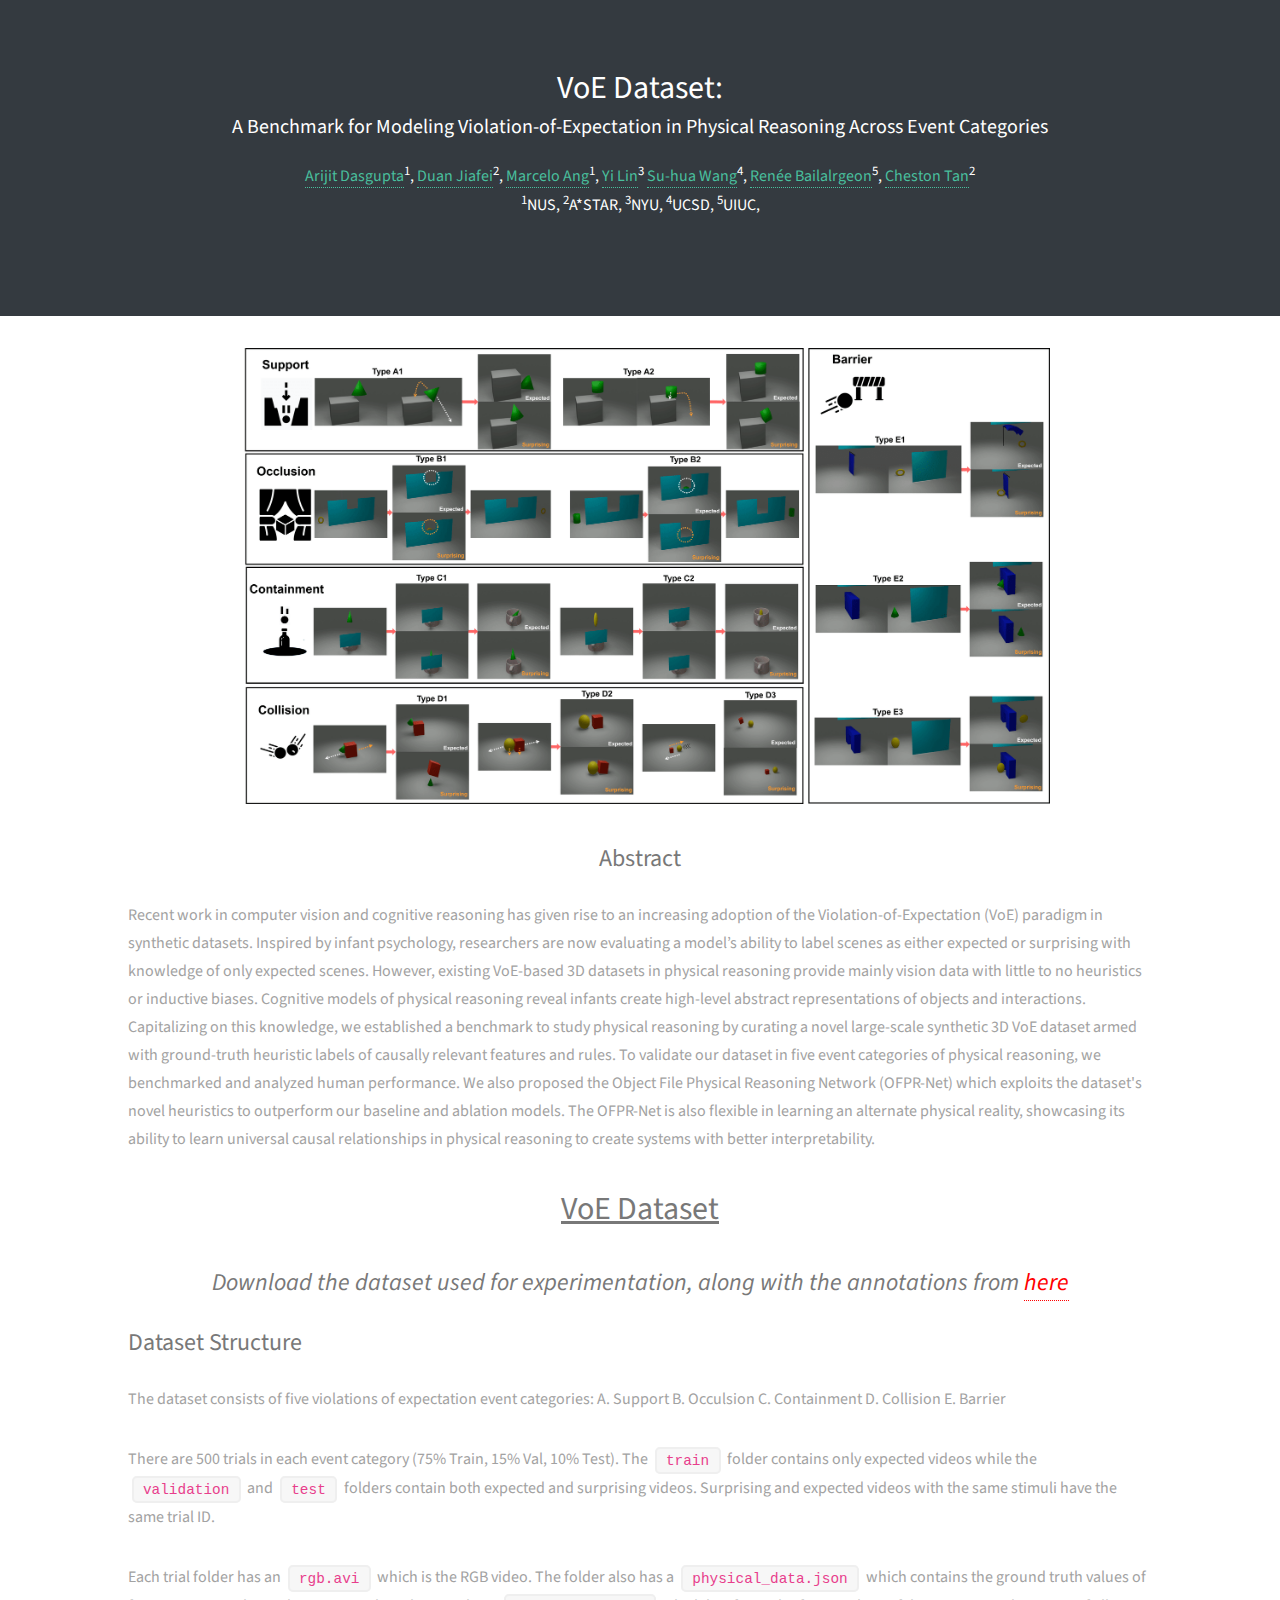
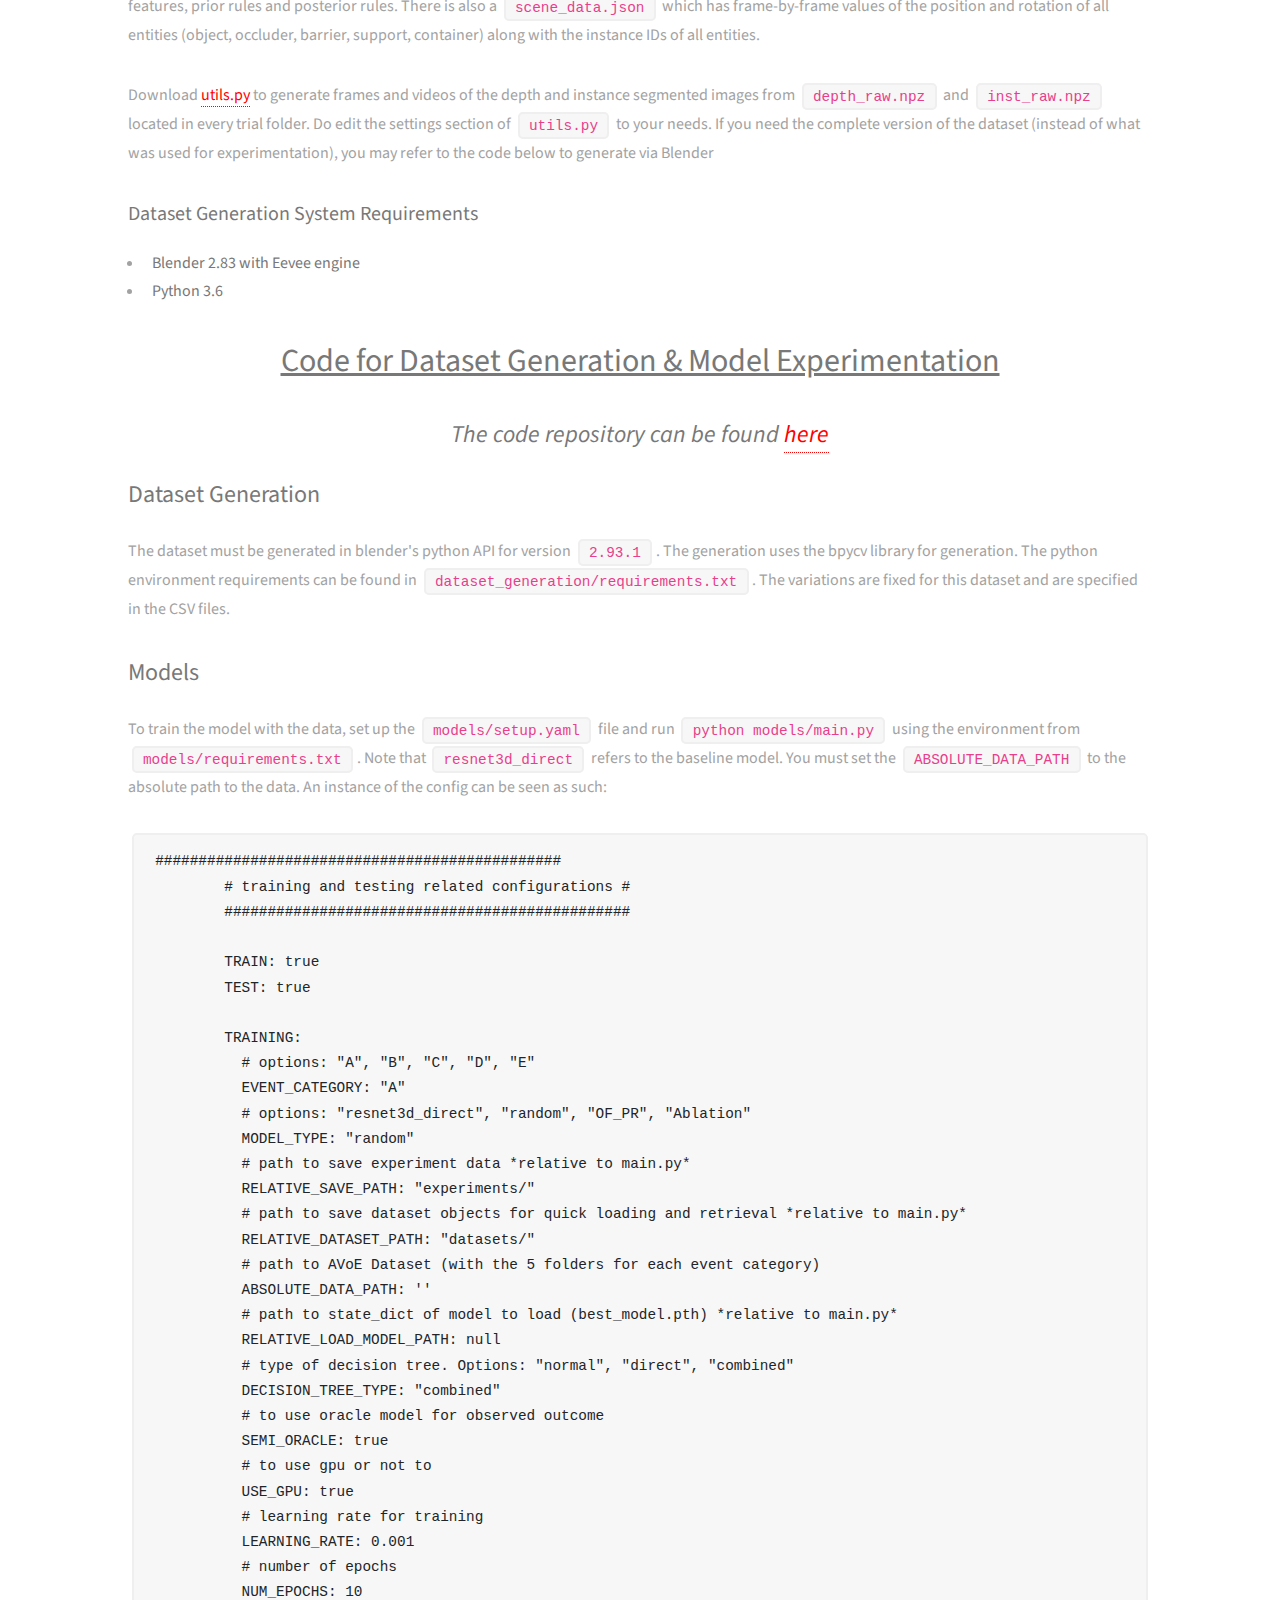
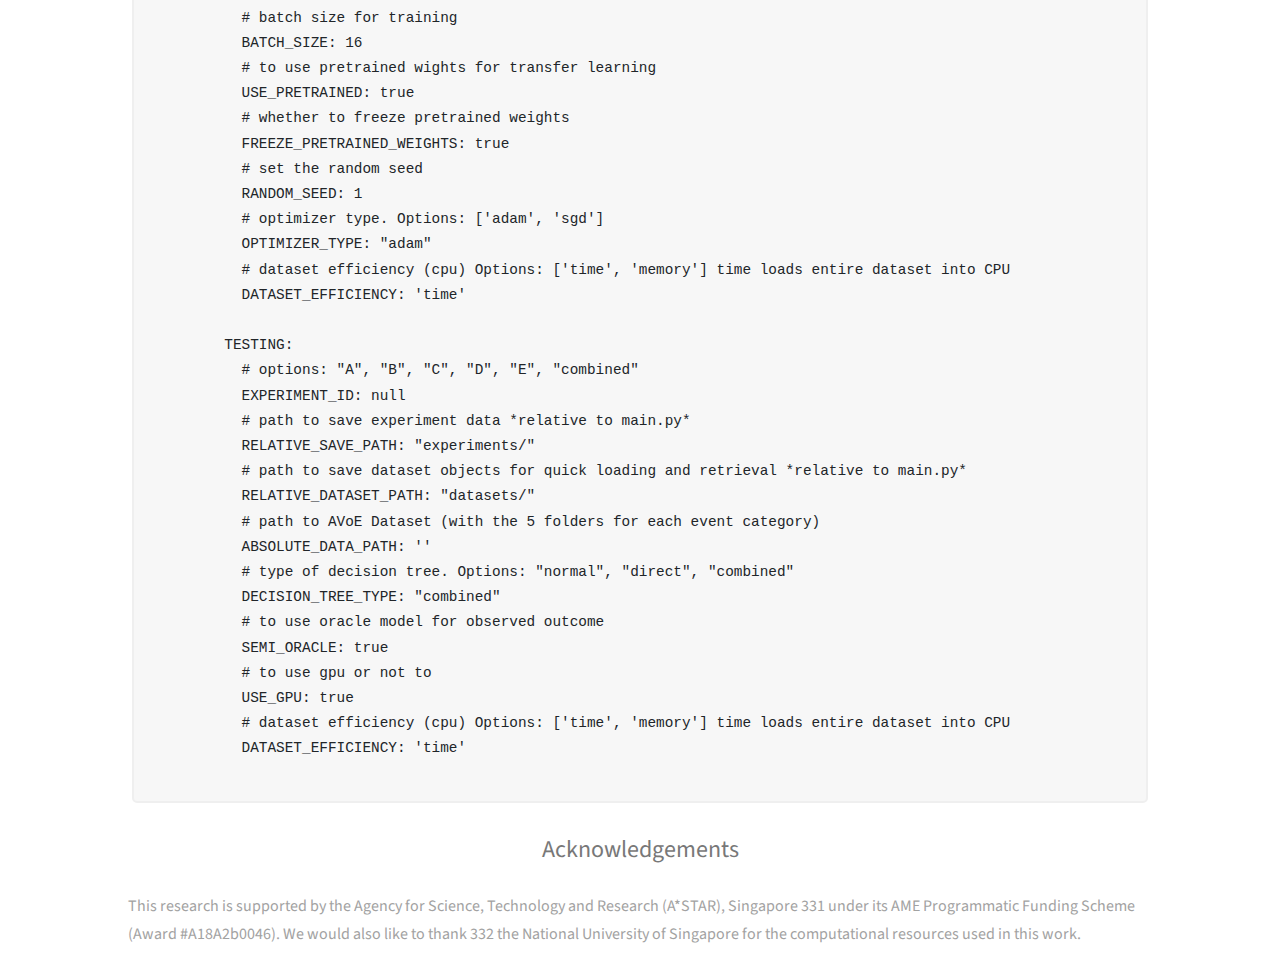
==== sites/voe.html @ fe0f33f6 "add project page for voe project" ====
<!DOCTYPE html>
<html lang="en"><head>
  <title>VoE Dataset</title>
  <meta charset="utf-8">
  <meta name="viewport" content="width=device-width, initial-scale=1">
  <link rel="stylesheet" href="https://maxcdn.bootstrapcdn.com/bootstrap/4.0.0/css/bootstrap.min.css">
  <script src="https://ajax.googleapis.com/ajax/libs/jquery/3.6.0/jquery.min.js"></script>
  <script src="https://maxcdn.bootstrapcdn.com/bootstrap/4.0.0/js/bootstrap.min.js"></script>

  <link rel="stylesheet" href="../assets/css/main.css">
  <style type="text/css">
  	
  img.avoe {
  height: 80%;
  width: 80%;
  }
  </style>

</head>
<body>

<div class="jumbotron jumbotron-fluid bg-dark">
  <div class="container text-center">
    <h1 style="color:white;margin-bottom:0;">VoE Dataset:</h1>
    <h3 style="color:white;margin-top:0;">A Benchmark for Modeling Violation-of-Expectation in Physical Reasoning Across Event Categories
</h3>
    <p style="color:white"><a href="https://www.linkedin.com/in/arijitdasgupta97/">Arijit Dasgupta</a><sup>1</sup>, <a href="https://duanjiafei.com/">Duan Jiafei</a><sup>2</sup>, 
      <a href="https://cde.nus.edu.sg/me/staff/ang-jr-marcelo-h/">Marcelo Ang</a><sup>1</sup>, <a href="https://www.labdevelopingmind.com/team">Yi Lin</a><sup>3</sup>
      <a href="https://psychology.ucsc.edu/faculty/index.php?uid=suhua">Su-hua Wang</a><sup>4</sup>, <a href="https://psychology.illinois.edu/directory/profile/rbaillar">Renée Bailalrgeon</a><sup>5</sup>, <a href="https://scholar.google.com.sg/citations?user=Up0UYEYAAAAJ&hl=en">Cheston Tan</a><sup>2</sup>
      <br><sup>1</sup>NUS, <sup>2</sup>A*STAR, <sup>3</sup>NYU, <sup>4</sup>UCSD, <sup>5</sup>UIUC, </p>
  </div>
</div>



<div style="margin-right:10%;margin-left:10%">

	<center>
	<img class="avoe" src="../images/avoe_diagram.png" class="img-fluid" alt="Responsive image">
	</center> 
	<br>

	<h2 style="text-align:center">Abstract</h2>
	<p>Recent work in computer vision and cognitive reasoning has given rise to an increasing adoption of the Violation-of-Expectation (VoE) paradigm in synthetic datasets. Inspired by infant psychology, researchers are now evaluating a model’s ability to label scenes as either expected or surprising with knowledge of only expected scenes. However, existing VoE-based 3D datasets in physical reasoning provide mainly vision data with little to no heuristics or inductive biases. Cognitive models of physical reasoning reveal infants create high-level abstract representations of objects and interactions. Capitalizing on this knowledge, we established a benchmark to study physical reasoning by curating a novel large-scale synthetic 3D VoE dataset armed with ground-truth heuristic labels of causally relevant features and rules. To validate our dataset in five event categories of physical reasoning, we benchmarked and analyzed human performance. We also proposed the Object File Physical Reasoning Network (OFPR-Net) which exploits the dataset's novel heuristics to outperform our baseline and ablation models. The OFPR-Net is also flexible in learning an alternate physical reality, showcasing its ability to learn universal causal relationships in physical reasoning to create systems with better interpretability.</p>


	<h1 style="text-align:center;color:black"><b><u>VoE Dataset</u></b></h1>

	<h2 style="text-align:center"><i>Download the dataset used for experimentation, along with the annotations from <a style="color:red" href="https://drive.google.com/drive/folders/1cUzuR-lhfOgXUz6zhNIIAYqj4mLu7qCN?usp=sharing" >here</a></i></h2>

	<h2 id="datasetstructure">Dataset Structure</h2>

	<p>The dataset consists of five violations of expectation event categories:
	A. Support
	B. Occulsion
	C. Containment
	D. Collision
	E. Barrier</p>

	<p>There are 500 trials in each event category (75% Train, 15% Val, 10% Test). The <code>train</code> folder contains only expected videos while the <code>validation</code> and <code>test</code> folders contain both expected and surprising videos. Surprising and expected videos with the same stimuli have the same trial ID.</p>

	<p>Each trial folder has an <code>rgb.avi</code> which is the RGB video. The folder also has a <code>physical_data.json</code> which contains the ground truth values of features, prior rules and posterior rules. There is also a <code>scene_data.json</code> which has frame-by-frame values of the position and rotation of all entities (object, occluder, barrier, support, container) along with the instance IDs of all entities.</p>

	<p>Download <a style="color:red" href="../files/utils.py">utils.py</a> to generate frames and videos of the depth and instance segmented images from <code>depth_raw.npz</code> and <code>inst_raw.npz</code> located in every trial folder. Do edit the settings section of <code>utils.py</code> to your needs. If you need the complete version of the dataset (instead of what was used for experimentation), you may refer to the code below to generate via Blender</p>

	<h3 id="datasetgenerationsystemrequirements">Dataset Generation System Requirements</h3>

	<ul>
	<li><strong>Blender 2.83 with Eevee engine</strong></li>

	<li><strong>Python 3.6</strong></li>
	</ul>

	<!-- next part -->

	<h1 style="text-align:center;color:black" id="voedatasetgenerationandmodels"><b><u>Code for Dataset Generation & Model Experimentation</u></b></h1>
	<h2 style="text-align:center"><i>The code repository can be found <a href="https://github.com/arijitnoobstar/voe_physical_reasoning" style="color:red">here</a></i></h2>
	<h2 id="datasetgeneration">Dataset Generation</h2>
	<p>The dataset must be generated in blender's python API for version <code>2.93.1</code>. The generation uses the bpycv library for generation. The python environment requirements can be found in <code>dataset_generation/requirements.txt</code>. The variations are fixed for this dataset and are specified in the CSV files. </p>
	<h2 id="models">Models</h2>
	<p>To train the model with the data, set up the <code>models/setup.yaml</code> file and run <code>python models/main.py</code> using the environment from <code>models/requirements.txt</code>. Note that <code>resnet3d_direct</code> refers to the baseline model. You must set the <code>ABSOLUTE_DATA_PATH</code>  to the absolute path to the data. An instance of the config can be seen as such:</p>
	<pre><code>###############################################
	# training and testing related configurations #
	###############################################

	TRAIN: true
	TEST: true

	TRAINING:
	  # options: "A", "B", "C", "D", "E"
	  EVENT_CATEGORY: "A"
	  # options: "resnet3d_direct", "random", "OF_PR", "Ablation"
	  MODEL_TYPE: "random"
	  # path to save experiment data *relative to main.py*
	  RELATIVE_SAVE_PATH: "experiments/"
	  # path to save dataset objects for quick loading and retrieval *relative to main.py*
	  RELATIVE_DATASET_PATH: "datasets/"
	  # path to AVoE Dataset (with the 5 folders for each event category)
	  ABSOLUTE_DATA_PATH: ''
	  # path to state_dict of model to load (best_model.pth) *relative to main.py*
	  RELATIVE_LOAD_MODEL_PATH: null
	  # type of decision tree. Options: "normal", "direct", "combined"
	  DECISION_TREE_TYPE: "combined"
	  # to use oracle model for observed outcome
	  SEMI_ORACLE: true
	  # to use gpu or not to
	  USE_GPU: true
	  # learning rate for training
	  LEARNING_RATE: 0.001
	  # number of epochs
	  NUM_EPOCHS: 10
	  # batch size for training
	  BATCH_SIZE: 16
	  # to use pretrained wights for transfer learning
	  USE_PRETRAINED: true
	  # whether to freeze pretrained weights
	  FREEZE_PRETRAINED_WEIGHTS: true
	  # set the random seed
	  RANDOM_SEED: 1
	  # optimizer type. Options: ['adam', 'sgd']
	  OPTIMIZER_TYPE: "adam"
	  # dataset efficiency (cpu) Options: ['time', 'memory'] time loads entire dataset into CPU
	  DATASET_EFFICIENCY: 'time'

	TESTING:
	  # options: "A", "B", "C", "D", "E", "combined"
	  EXPERIMENT_ID: null
	  # path to save experiment data *relative to main.py*
	  RELATIVE_SAVE_PATH: "experiments/"
	  # path to save dataset objects for quick loading and retrieval *relative to main.py*
	  RELATIVE_DATASET_PATH: "datasets/"
	  # path to AVoE Dataset (with the 5 folders for each event category)
	  ABSOLUTE_DATA_PATH: ''
	  # type of decision tree. Options: "normal", "direct", "combined"
	  DECISION_TREE_TYPE: "combined"
	  # to use oracle model for observed outcome
	  SEMI_ORACLE: true
	  # to use gpu or not to
	  USE_GPU: true
	  # dataset efficiency (cpu) Options: ['time', 'memory'] time loads entire dataset into CPU
	  DATASET_EFFICIENCY: 'time'
	</code></pre>

	<h2 style="text-align:center">Acknowledgements</h2>
	<p>This research is supported by the Agency for Science, Technology and Research (A*STAR), Singapore
	331 under its AME Programmatic Funding Scheme (Award #A18A2b0046). We would also like to thank
	332 the National University of Singapore for the computational resources used in this work.</p>

</div>



</body></html>
---- assets/css/main.css ----
@import url("fontawesome-all.min.css");
@import url("https://fonts.googleapis.com/css?family=Source+Sans+Pro:400,400italic");

/*
	Strata by HTML5 UP
	html5up.net | @ajlkn
	Free for personal and commercial use under the CCA 3.0 license (html5up.net/license)
*/

html, body, div, span, applet, object,
iframe, h1, h2, h3, h4, h5, h6, p, blockquote,
pre, a, abbr, acronym, address, big, cite,
code, del, dfn, em, img, ins, kbd, q, s, samp,
small, strike, strong, sub, sup, tt, var, b,
u, i, center, dl, dt, dd, ol, ul, li, fieldset,
form, label, legend, table, caption, tbody,
tfoot, thead, tr, th, td, article, aside,
canvas, details, embed, figure, figcaption,
footer, header, hgroup, menu, nav, output, ruby,
section, summary, time, mark, audio, video {
	margin: 0;
	padding: 0;
	border: 0;
	font-size: 100%;
	font: inherit;
	vertical-align: baseline;}

article, aside, details, figcaption, figure,
footer, header, hgroup, menu, nav, section {
	display: block;}

body {
	line-height: 1;
}

ol, ul {
	list-style: none;
}

blockquote, q {
	quotes: none;
}

	blockquote:before, blockquote:after, q:before, q:after {
		content: '';
		content: none;
	}

table {
	border-collapse: collapse;
	border-spacing: 0;
}

body {
	-webkit-text-size-adjust: none;
}

mark {
	background-color: transparent;
	color: inherit;
}

input::-moz-focus-inner {
	border: 0;
	padding: 0;
}

input, select, textarea {
	-moz-appearance: none;
	-webkit-appearance: none;
	-ms-appearance: none;
	appearance: none;
}

/* Basic */

	html {
		box-sizing: border-box;
	}

	*, *:before, *:after {
		box-sizing: inherit;
	}

	body {
		background: #fff;
	}

		body.is-preload *, body.is-preload *:before, body.is-preload *:after {
			-moz-animation: none !important;
			-webkit-animation: none !important;
			-ms-animation: none !important;
			animation: none !important;
			-moz-transition: none !important;
			-webkit-transition: none !important;
			-ms-transition: none !important;
			transition: none !important;
		}

	body, input, select, textarea {
		color: #a2a2a2;
		font-family: "Source Sans Pro", Helvetica, sans-serif;
		font-size: 16pt;
		font-weight: 400;
		line-height: 1.75em;
	}

	a {
		-moz-transition: color 0.2s ease-in-out, border-color 0.2s ease-in-out;
		-webkit-transition: color 0.2s ease-in-out, border-color 0.2s ease-in-out;
		-ms-transition: color 0.2s ease-in-out, border-color 0.2s ease-in-out;
		transition: color 0.2s ease-in-out, border-color 0.2s ease-in-out;
		border-bottom: dotted 1px;
		color: #49bf9d;
		text-decoration: none;
	}

		a:hover {
			border-bottom-color: transparent;
			color: #49bf9d !important;
			text-decoration: none;
		}

	strong, b {
		color: #787878;
		font-weight: 400;
	}

	em, i {
		font-style: italic;
	}

	p {
		margin: 0 0 2em 0;
	}

	h1, h2, h3, h4, h5, h6 {
		color: #787878;
		font-weight: 400;
		line-height: 1em;
		margin: 0 0 1em 0;
	}

		h1 a, h2 a, h3 a, h4 a, h5 a, h6 a {
			color: inherit;
			text-decoration: none;
		}

	h1 {
		font-size: 2em;
		line-height: 1.5em;
	}

	h2 {
		font-size: 1.5em;
		line-height: 1.5em;
	}

	h3 {
		font-size: 1.25em;
		line-height: 1.5em;
	}

	h4 {
		font-size: 1.1em;
		line-height: 1.5em;
	}

	h5 {
		font-size: 0.9em;
		line-height: 1.5em;
	}

	h6 {
		font-size: 0.7em;
		line-height: 1.5em;
	}

	sub {
		font-size: 0.8em;
		position: relative;
		top: 0.5em;
	}

	sup {
		font-size: 0.8em;
		position: relative;
		top: -0.5em;
	}

	hr {
		border: 0;
		border-bottom: solid 2px #efefef;
		margin: 2em 0;
	}

		hr.major {
			margin: 3em 0;
		}

	blockquote {
		border-left: solid 6px #efefef;
		font-style: italic;
		margin: 0 0 2em 0;
		padding: 0.5em 0 0.5em 1.5em;
	}

	code {
		background: #f7f7f7;
		border-radius: 0.35em;
		border: solid 2px #efefef;
		font-family: "Courier New", monospace;
		font-size: 0.9em;
		margin: 0 0.25em;
		padding: 0.25em 0.65em;
	}

	pre {
		-webkit-overflow-scrolling: touch;
		font-family: "Courier New", monospace;
		font-size: 0.9em;
		margin: 0 0 2em 0;
	}

		pre code {
			display: block;
			line-height: 1.75em;
			padding: 1em 1.5em;
			overflow-x: auto;
		}

	.align-left {
		text-align: left;
	}

	.align-center {
		text-align: center;
	}

	.align-right {
		text-align: right;
	}

/* Container */

	.container {
		margin: 0 auto;
		max-width: calc(100% - 4em);
		width: 100%;
	}

		.container.xsmall {
			width: 25%;
		}

		.container.small {
			width: 50%;
		}

		.container.medium {
			width: 75%;
		}

		.container.large {
			width: 125%;
		}

		.container.xlarge {
			width: 150%;
		}

		.container.max {
			width: 100%;
		}

		@media screen and (max-width: 980px) {

			.container {
				width: 100% !important;
				max-width: 100% !important;
			}

		}

		@media screen and (max-width: 480px) {

			.container {
				max-width: calc(100% - 3em);
			}

		}

/* Row */

	.row {
		display: flex;
		flex-wrap: wrap;
		box-sizing: border-box;
		align-items: stretch;
	}

		.row > * {
			box-sizing: border-box;
		}

		.row.gtr-uniform > * > :last-child {
			margin-bottom: 0;
		}

		.row.aln-left {
			justify-content: flex-start;
		}

		.row.aln-center {
			justify-content: center;
		}

		.row.aln-right {
			justify-content: flex-end;
		}

		.row.aln-top {
			align-items: flex-start;
		}

		.row.aln-middle {
			align-items: center;
		}

		.row.aln-bottom {
			align-items: flex-end;
		}

		.row > .imp {
			order: -1;
		}

		.row > .col-1 {
			width: 8.33333%;
		}

		.row > .off-1 {
			margin-left: 8.33333%;
		}

		.row > .col-2 {
			width: 16.66667%;
		}

		.row > .off-2 {
			margin-left: 16.66667%;
		}

		.row > .col-3 {
			width: 25%;
		}

		.row > .off-3 {
			margin-left: 25%;
		}

		.row > .col-4 {
			width: 33.33333%;
		}

		.row > .off-4 {
			margin-left: 33.33333%;
		}

		.row > .col-5 {
			width: 41.66667%;
		}

		.row > .off-5 {
			margin-left: 41.66667%;
		}

		.row > .col-6 {
			width: 50%;
		}

		.row > .off-6 {
			margin-left: 50%;
		}

		.row > .col-7 {
			width: 58.33333%;
		}

		.row > .off-7 {
			margin-left: 58.33333%;
		}

		.row > .col-8 {
			width: 66.66667%;
		}

		.row > .off-8 {
			margin-left: 66.66667%;
		}

		.row > .col-9 {
			width: 75%;
		}

		.row > .off-9 {
			margin-left: 75%;
		}

		.row > .col-10 {
			width: 83.33333%;
		}

		.row > .off-10 {
			margin-left: 83.33333%;
		}

		.row > .col-11 {
			width: 91.66667%;
		}

		.row > .off-11 {
			margin-left: 91.66667%;
		}

		.row > .col-12 {
			width: 100%;
		}

		.row > .off-12 {
			margin-left: 100%;
		}

		.row.gtr-0 {
			margin-top: 0;
			margin-left: 0em;
		}

			.row.gtr-0 > * {
				padding: 0 0 0 0em;
			}

			.row.gtr-0.gtr-uniform {
				margin-top: 0em;
			}

				.row.gtr-0.gtr-uniform > * {
					padding-top: 0em;
				}

		.row.gtr-25 {
			margin-top: 0;
			margin-left: -0.625em;
		}

			.row.gtr-25 > * {
				padding: 0 0 0 0.625em;
			}

			.row.gtr-25.gtr-uniform {
				margin-top: -0.625em;
			}

				.row.gtr-25.gtr-uniform > * {
					padding-top: 0.625em;
				}

		.row.gtr-50 {
			margin-top: 0;
			margin-left: -1.25em;
		}

			.row.gtr-50 > * {
				padding: 0 0 0 1.25em;
			}

			.row.gtr-50.gtr-uniform {
				margin-top: -1.25em;
			}

				.row.gtr-50.gtr-uniform > * {
					padding-top: 1.25em;
				}

		.row {
			margin-top: 0;
			margin-left: -2.5em;
		}

			.row > * {
				padding: 0 0 0 2.5em;
			}

			.row.gtr-uniform {
				margin-top: -2.5em;
			}

				.row.gtr-uniform > * {
					padding-top: 2.5em;
				}

		.row.gtr-150 {
			margin-top: 0;
			margin-left: -3.75em;
		}

			.row.gtr-150 > * {
				padding: 0 0 0 3.75em;
			}

			.row.gtr-150.gtr-uniform {
				margin-top: -3.75em;
			}

				.row.gtr-150.gtr-uniform > * {
					padding-top: 3.75em;
				}

		.row.gtr-200 {
			margin-top: 0;
			margin-left: -5em;
		}

			.row.gtr-200 > * {
				padding: 0 0 0 5em;
			}

			.row.gtr-200.gtr-uniform {
				margin-top: -5em;
			}

				.row.gtr-200.gtr-uniform > * {
					padding-top: 5em;
				}

		@media screen and (max-width: 1800px) {

			.row {
				display: flex;
				flex-wrap: wrap;
				box-sizing: border-box;
				align-items: stretch;
			}

				.row > * {
					box-sizing: border-box;
				}

				.row.gtr-uniform > * > :last-child {
					margin-bottom: 0;
				}

				.row.aln-left {
					justify-content: flex-start;
				}

				.row.aln-center {
					justify-content: center;
				}

				.row.aln-right {
					justify-content: flex-end;
				}

				.row.aln-top {
					align-items: flex-start;
				}

				.row.aln-middle {
					align-items: center;
				}

				.row.aln-bottom {
					align-items: flex-end;
				}

				.row > .imp-xlarge {
					order: -1;
				}

				.row > .col-1-xlarge {
					width: 8.33333%;
				}

				.row > .off-1-xlarge {
					margin-left: 8.33333%;
				}

				.row > .col-2-xlarge {
					width: 16.66667%;
				}

				.row > .off-2-xlarge {
					margin-left: 16.66667%;
				}

				.row > .col-3-xlarge {
					width: 25%;
				}

				.row > .off-3-xlarge {
					margin-left: 25%;
				}

				.row > .col-4-xlarge {
					width: 33.33333%;
				}

				.row > .off-4-xlarge {
					margin-left: 33.33333%;
				}

				.row > .col-5-xlarge {
					width: 41.66667%;
				}

				.row > .off-5-xlarge {
					margin-left: 41.66667%;
				}

				.row > .col-6-xlarge {
					width: 50%;
				}

				.row > .off-6-xlarge {
					margin-left: 50%;
				}

				.row > .col-7-xlarge {
					width: 58.33333%;
				}

				.row > .off-7-xlarge {
					margin-left: 58.33333%;
				}

				.row > .col-8-xlarge {
					width: 66.66667%;
				}

				.row > .off-8-xlarge {
					margin-left: 66.66667%;
				}

				.row > .col-9-xlarge {
					width: 75%;
				}

				.row > .off-9-xlarge {
					margin-left: 75%;
				}

				.row > .col-10-xlarge {
					width: 83.33333%;
				}

				.row > .off-10-xlarge {
					margin-left: 83.33333%;
				}

				.row > .col-11-xlarge {
					width: 91.66667%;
				}

				.row > .off-11-xlarge {
					margin-left: 91.66667%;
				}

				.row > .col-12-xlarge {
					width: 100%;
				}

				.row > .off-12-xlarge {
					margin-left: 100%;
				}

				.row.gtr-0 {
					margin-top: 0;
					margin-left: 0em;
				}

					.row.gtr-0 > * {
						padding: 0 0 0 0em;
					}

					.row.gtr-0.gtr-uniform {
						margin-top: 0em;
					}

						.row.gtr-0.gtr-uniform > * {
							padding-top: 0em;
						}

				.row.gtr-25 {
					margin-top: 0;
					margin-left: -0.625em;
				}

					.row.gtr-25 > * {
						padding: 0 0 0 0.625em;
					}

					.row.gtr-25.gtr-uniform {
						margin-top: -0.625em;
					}

						.row.gtr-25.gtr-uniform > * {
							padding-top: 0.625em;
						}

				.row.gtr-50 {
					margin-top: 0;
					margin-left: -1.25em;
				}

					.row.gtr-50 > * {
						padding: 0 0 0 1.25em;
					}

					.row.gtr-50.gtr-uniform {
						margin-top: -1.25em;
					}

						.row.gtr-50.gtr-uniform > * {
							padding-top: 1.25em;
						}

				.row {
					margin-top: 0;
					margin-left: -2.5em;
				}

					.row > * {
						padding: 0 0 0 2.5em;
					}

					.row.gtr-uniform {
						margin-top: -2.5em;
					}

						.row.gtr-uniform > * {
							padding-top: 2.5em;
						}

				.row.gtr-150 {
					margin-top: 0;
					margin-left: -3.75em;
				}

					.row.gtr-150 > * {
						padding: 0 0 0 3.75em;
					}

					.row.gtr-150.gtr-uniform {
						margin-top: -3.75em;
					}

						.row.gtr-150.gtr-uniform > * {
							padding-top: 3.75em;
						}

				.row.gtr-200 {
					margin-top: 0;
					margin-left: -5em;
				}

					.row.gtr-200 > * {
						padding: 0 0 0 5em;
					}

					.row.gtr-200.gtr-uniform {
						margin-top: -5em;
					}

						.row.gtr-200.gtr-uniform > * {
							padding-top: 5em;
						}

		}

		@media screen and (max-width: 1280px) {

			.row {
				display: flex;
				flex-wrap: wrap;
				box-sizing: border-box;
				align-items: stretch;
			}

				.row > * {
					box-sizing: border-box;
				}

				.row.gtr-uniform > * > :last-child {
					margin-bottom: 0;
				}

				.row.aln-left {
					justify-content: flex-start;
				}

				.row.aln-center {
					justify-content: center;
				}

				.row.aln-right {
					justify-content: flex-end;
				}

				.row.aln-top {
					align-items: flex-start;
				}

				.row.aln-middle {
					align-items: center;
				}

				.row.aln-bottom {
					align-items: flex-end;
				}

				.row > .imp-large {
					order: -1;
				}

				.row > .col-1-large {
					width: 8.33333%;
				}

				.row > .off-1-large {
					margin-left: 8.33333%;
				}

				.row > .col-2-large {
					width: 16.66667%;
				}

				.row > .off-2-large {
					margin-left: 16.66667%;
				}

				.row > .col-3-large {
					width: 25%;
				}

				.row > .off-3-large {
					margin-left: 25%;
				}

				.row > .col-4-large {
					width: 33.33333%;
				}

				.row > .off-4-large {
					margin-left: 33.33333%;
				}

				.row > .col-5-large {
					width: 41.66667%;
				}

				.row > .off-5-large {
					margin-left: 41.66667%;
				}

				.row > .col-6-large {
					width: 50%;
				}

				.row > .off-6-large {
					margin-left: 50%;
				}

				.row > .col-7-large {
					width: 58.33333%;
				}

				.row > .off-7-large {
					margin-left: 58.33333%;
				}

				.row > .col-8-large {
					width: 66.66667%;
				}

				.row > .off-8-large {
					margin-left: 66.66667%;
				}

				.row > .col-9-large {
					width: 75%;
				}

				.row > .off-9-large {
					margin-left: 75%;
				}

				.row > .col-10-large {
					width: 83.33333%;
				}

				.row > .off-10-large {
					margin-left: 83.33333%;
				}

				.row > .col-11-large {
					width: 91.66667%;
				}

				.row > .off-11-large {
					margin-left: 91.66667%;
				}

				.row > .col-12-large {
					width: 100%;
				}

				.row > .off-12-large {
					margin-left: 100%;
				}

				.row.gtr-0 {
					margin-top: 0;
					margin-left: 0em;
				}

					.row.gtr-0 > * {
						padding: 0 0 0 0em;
					}

					.row.gtr-0.gtr-uniform {
						margin-top: 0em;
					}

						.row.gtr-0.gtr-uniform > * {
							padding-top: 0em;
						}

				.row.gtr-25 {
					margin-top: 0;
					margin-left: -0.5em;
				}

					.row.gtr-25 > * {
						padding: 0 0 0 0.5em;
					}

					.row.gtr-25.gtr-uniform {
						margin-top: -0.5em;
					}

						.row.gtr-25.gtr-uniform > * {
							padding-top: 0.5em;
						}

				.row.gtr-50 {
					margin-top: 0;
					margin-left: -1em;
				}

					.row.gtr-50 > * {
						padding: 0 0 0 1em;
					}

					.row.gtr-50.gtr-uniform {
						margin-top: -1em;
					}

						.row.gtr-50.gtr-uniform > * {
							padding-top: 1em;
						}

				.row {
					margin-top: 0;
					margin-left: -2em;
				}

					.row > * {
						padding: 0 0 0 2em;
					}

					.row.gtr-uniform {
						margin-top: -2em;
					}

						.row.gtr-uniform > * {
							padding-top: 2em;
						}

				.row.gtr-150 {
					margin-top: 0;
					margin-left: -3em;
				}

					.row.gtr-150 > * {
						padding: 0 0 0 3em;
					}

					.row.gtr-150.gtr-uniform {
						margin-top: -3em;
					}

						.row.gtr-150.gtr-uniform > * {
							padding-top: 3em;
						}

				.row.gtr-200 {
					margin-top: 0;
					margin-left: -4em;
				}

					.row.gtr-200 > * {
						padding: 0 0 0 4em;
					}

					.row.gtr-200.gtr-uniform {
						margin-top: -4em;
					}

						.row.gtr-200.gtr-uniform > * {
							padding-top: 4em;
						}

		}

		@media screen and (max-width: 980px) {

			.row {
				display: flex;
				flex-wrap: wrap;
				box-sizing: border-box;
				align-items: stretch;
			}

				.row > * {
					box-sizing: border-box;
				}

				.row.gtr-uniform > * > :last-child {
					margin-bottom: 0;
				}

				.row.aln-left {
					justify-content: flex-start;
				}

				.row.aln-center {
					justify-content: center;
				}

				.row.aln-right {
					justify-content: flex-end;
				}

				.row.aln-top {
					align-items: flex-start;
				}

				.row.aln-middle {
					align-items: center;
				}

				.row.aln-bottom {
					align-items: flex-end;
				}

				.row > .imp-medium {
					order: -1;
				}

				.row > .col-1-medium {
					width: 8.33333%;
				}

				.row > .off-1-medium {
					margin-left: 8.33333%;
				}

				.row > .col-2-medium {
					width: 16.66667%;
				}

				.row > .off-2-medium {
					margin-left: 16.66667%;
				}

				.row > .col-3-medium {
					width: 25%;
				}

				.row > .off-3-medium {
					margin-left: 25%;
				}

				.row > .col-4-medium {
					width: 33.33333%;
				}

				.row > .off-4-medium {
					margin-left: 33.33333%;
				}

				.row > .col-5-medium {
					width: 41.66667%;
				}

				.row > .off-5-medium {
					margin-left: 41.66667%;
				}

				.row > .col-6-medium {
					width: 50%;
				}

				.row > .off-6-medium {
					margin-left: 50%;
				}

				.row > .col-7-medium {
					width: 58.33333%;
				}

				.row > .off-7-medium {
					margin-left: 58.33333%;
				}

				.row > .col-8-medium {
					width: 66.66667%;
				}

				.row > .off-8-medium {
					margin-left: 66.66667%;
				}

				.row > .col-9-medium {
					width: 75%;
				}

				.row > .off-9-medium {
					margin-left: 75%;
				}

				.row > .col-10-medium {
					width: 83.33333%;
				}

				.row > .off-10-medium {
					margin-left: 83.33333%;
				}

				.row > .col-11-medium {
					width: 91.66667%;
				}

				.row > .off-11-medium {
					margin-left: 91.66667%;
				}

				.row > .col-12-medium {
					width: 100%;
				}

				.row > .off-12-medium {
					margin-left: 100%;
				}

				.row.gtr-0 {
					margin-top: 0;
					margin-left: 0em;
				}

					.row.gtr-0 > * {
						padding: 0 0 0 0em;
					}

					.row.gtr-0.gtr-uniform {
						margin-top: 0em;
					}

						.row.gtr-0.gtr-uniform > * {
							padding-top: 0em;
						}

				.row.gtr-25 {
					margin-top: 0;
					margin-left: -0.5em;
				}

					.row.gtr-25 > * {
						padding: 0 0 0 0.5em;
					}

					.row.gtr-25.gtr-uniform {
						margin-top: -0.5em;
					}

						.row.gtr-25.gtr-uniform > * {
							padding-top: 0.5em;
						}

				.row.gtr-50 {
					margin-top: 0;
					margin-left: -1em;
				}

					.row.gtr-50 > * {
						padding: 0 0 0 1em;
					}

					.row.gtr-50.gtr-uniform {
						margin-top: -1em;
					}

						.row.gtr-50.gtr-uniform > * {
							padding-top: 1em;
						}

				.row {
					margin-top: 0;
					margin-left: -2em;
				}

					.row > * {
						padding: 0 0 0 2em;
					}

					.row.gtr-uniform {
						margin-top: -2em;
					}

						.row.gtr-uniform > * {
							padding-top: 2em;
						}

				.row.gtr-150 {
					margin-top: 0;
					margin-left: -3em;
				}

					.row.gtr-150 > * {
						padding: 0 0 0 3em;
					}

					.row.gtr-150.gtr-uniform {
						margin-top: -3em;
					}

						.row.gtr-150.gtr-uniform > * {
							padding-top: 3em;
						}

				.row.gtr-200 {
					margin-top: 0;
					margin-left: -4em;
				}

					.row.gtr-200 > * {
						padding: 0 0 0 4em;
					}

					.row.gtr-200.gtr-uniform {
						margin-top: -4em;
					}

						.row.gtr-200.gtr-uniform > * {
							padding-top: 4em;
						}

		}

		@media screen and (max-width: 736px) {

			.row {
				display: flex;
				flex-wrap: wrap;
				box-sizing: border-box;
				align-items: stretch;
			}

				.row > * {
					box-sizing: border-box;
				}

				.row.gtr-uniform > * > :last-child {
					margin-bottom: 0;
				}

				.row.aln-left {
					justify-content: flex-start;
				}

				.row.aln-center {
					justify-content: center;
				}

				.row.aln-right {
					justify-content: flex-end;
				}

				.row.aln-top {
					align-items: flex-start;
				}

				.row.aln-middle {
					align-items: center;
				}

				.row.aln-bottom {
					align-items: flex-end;
				}

				.row > .imp-small {
					order: -1;
				}

				.row > .col-1-small {
					width: 8.33333%;
				}

				.row > .off-1-small {
					margin-left: 8.33333%;
				}

				.row > .col-2-small {
					width: 16.66667%;
				}

				.row > .off-2-small {
					margin-left: 16.66667%;
				}

				.row > .col-3-small {
					width: 25%;
				}

				.row > .off-3-small {
					margin-left: 25%;
				}

				.row > .col-4-small {
					width: 33.33333%;
				}

				.row > .off-4-small {
					margin-left: 33.33333%;
				}

				.row > .col-5-small {
					width: 41.66667%;
				}

				.row > .off-5-small {
					margin-left: 41.66667%;
				}

				.row > .col-6-small {
					width: 50%;
				}

				.row > .off-6-small {
					margin-left: 50%;
				}

				.row > .col-7-small {
					width: 58.33333%;
				}

				.row > .off-7-small {
					margin-left: 58.33333%;
				}

				.row > .col-8-small {
					width: 66.66667%;
				}

				.row > .off-8-small {
					margin-left: 66.66667%;
				}

				.row > .col-9-small {
					width: 75%;
				}

				.row > .off-9-small {
					margin-left: 75%;
				}

				.row > .col-10-small {
					width: 83.33333%;
				}

				.row > .off-10-small {
					margin-left: 83.33333%;
				}

				.row > .col-11-small {
					width: 91.66667%;
				}

				.row > .off-11-small {
					margin-left: 91.66667%;
				}

				.row > .col-12-small {
					width: 100%;
				}

				.row > .off-12-small {
					margin-left: 100%;
				}

				.row.gtr-0 {
					margin-top: 0;
					margin-left: 0em;
				}

					.row.gtr-0 > * {
						padding: 0 0 0 0em;
					}

					.row.gtr-0.gtr-uniform {
						margin-top: 0em;
					}

						.row.gtr-0.gtr-uniform > * {
							padding-top: 0em;
						}

				.row.gtr-25 {
					margin-top: 0;
					margin-left: -0.375em;
				}

					.row.gtr-25 > * {
						padding: 0 0 0 0.375em;
					}

					.row.gtr-25.gtr-uniform {
						margin-top: -0.375em;
					}

						.row.gtr-25.gtr-uniform > * {
							padding-top: 0.375em;
						}

				.row.gtr-50 {
					margin-top: 0;
					margin-left: -0.75em;
				}

					.row.gtr-50 > * {
						padding: 0 0 0 0.75em;
					}

					.row.gtr-50.gtr-uniform {
						margin-top: -0.75em;
					}

						.row.gtr-50.gtr-uniform > * {
							padding-top: 0.75em;
						}

				.row {
					margin-top: 0;
					margin-left: -1.5em;
				}

					.row > * {
						padding: 0 0 0 1.5em;
					}

					.row.gtr-uniform {
						margin-top: -1.5em;
					}

						.row.gtr-uniform > * {
							padding-top: 1.5em;
						}

				.row.gtr-150 {
					margin-top: 0;
					margin-left: -2.25em;
				}

					.row.gtr-150 > * {
						padding: 0 0 0 2.25em;
					}

					.row.gtr-150.gtr-uniform {
						margin-top: -2.25em;
					}

						.row.gtr-150.gtr-uniform > * {
							padding-top: 2.25em;
						}

				.row.gtr-200 {
					margin-top: 0;
					margin-left: -3em;
				}

					.row.gtr-200 > * {
						padding: 0 0 0 3em;
					}

					.row.gtr-200.gtr-uniform {
						margin-top: -3em;
					}

						.row.gtr-200.gtr-uniform > * {
							padding-top: 3em;
						}

		}

		@media screen and (max-width: 480px) {

			.row {
				display: flex;
				flex-wrap: wrap;
				box-sizing: border-box;
				align-items: stretch;
			}

				.row > * {
					box-sizing: border-box;
				}

				.row.gtr-uniform > * > :last-child {
					margin-bottom: 0;
				}

				.row.aln-left {
					justify-content: flex-start;
				}

				.row.aln-center {
					justify-content: center;
				}

				.row.aln-right {
					justify-content: flex-end;
				}

				.row.aln-top {
					align-items: flex-start;
				}

				.row.aln-middle {
					align-items: center;
				}

				.row.aln-bottom {
					align-items: flex-end;
				}

				.row > .imp-xsmall {
					order: -1;
				}

				.row > .col-1-xsmall {
					width: 8.33333%;
				}

				.row > .off-1-xsmall {
					margin-left: 8.33333%;
				}

				.row > .col-2-xsmall {
					width: 16.66667%;
				}

				.row > .off-2-xsmall {
					margin-left: 16.66667%;
				}

				.row > .col-3-xsmall {
					width: 25%;
				}

				.row > .off-3-xsmall {
					margin-left: 25%;
				}

				.row > .col-4-xsmall {
					width: 33.33333%;
				}

				.row > .off-4-xsmall {
					margin-left: 33.33333%;
				}

				.row > .col-5-xsmall {
					width: 41.66667%;
				}

				.row > .off-5-xsmall {
					margin-left: 41.66667%;
				}

				.row > .col-6-xsmall {
					width: 50%;
				}

				.row > .off-6-xsmall {
					margin-left: 50%;
				}

				.row > .col-7-xsmall {
					width: 58.33333%;
				}

				.row > .off-7-xsmall {
					margin-left: 58.33333%;
				}

				.row > .col-8-xsmall {
					width: 66.66667%;
				}

				.row > .off-8-xsmall {
					margin-left: 66.66667%;
				}

				.row > .col-9-xsmall {
					width: 75%;
				}

				.row > .off-9-xsmall {
					margin-left: 75%;
				}

				.row > .col-10-xsmall {
					width: 83.33333%;
				}

				.row > .off-10-xsmall {
					margin-left: 83.33333%;
				}

				.row > .col-11-xsmall {
					width: 91.66667%;
				}

				.row > .off-11-xsmall {
					margin-left: 91.66667%;
				}

				.row > .col-12-xsmall {
					width: 100%;
				}

				.row > .off-12-xsmall {
					margin-left: 100%;
				}

				.row.gtr-0 {
					margin-top: 0;
					margin-left: 0em;
				}

					.row.gtr-0 > * {
						padding: 0 0 0 0em;
					}

					.row.gtr-0.gtr-uniform {
						margin-top: 0em;
					}

						.row.gtr-0.gtr-uniform > * {
							padding-top: 0em;
						}

				.row.gtr-25 {
					margin-top: 0;
					margin-left: -0.375em;
				}

					.row.gtr-25 > * {
						padding: 0 0 0 0.375em;
					}

					.row.gtr-25.gtr-uniform {
						margin-top: -0.375em;
					}

						.row.gtr-25.gtr-uniform > * {
							padding-top: 0.375em;
						}

				.row.gtr-50 {
					margin-top: 0;
					margin-left: -0.75em;
				}

					.row.gtr-50 > * {
						padding: 0 0 0 0.75em;
					}

					.row.gtr-50.gtr-uniform {
						margin-top: -0.75em;
					}

						.row.gtr-50.gtr-uniform > * {
							padding-top: 0.75em;
						}

				.row {
					margin-top: 0;
					margin-left: -1.5em;
				}

					.row > * {
						padding: 0 0 0 1.5em;
					}

					.row.gtr-uniform {
						margin-top: -1.5em;
					}

						.row.gtr-uniform > * {
							padding-top: 1.5em;
						}

				.row.gtr-150 {
					margin-top: 0;
					margin-left: -2.25em;
				}

					.row.gtr-150 > * {
						padding: 0 0 0 2.25em;
					}

					.row.gtr-150.gtr-uniform {
						margin-top: -2.25em;
					}

						.row.gtr-150.gtr-uniform > * {
							padding-top: 2.25em;
						}

				.row.gtr-200 {
					margin-top: 0;
					margin-left: -3em;
				}

					.row.gtr-200 > * {
						padding: 0 0 0 3em;
					}

					.row.gtr-200.gtr-uniform {
						margin-top: -3em;
					}

						.row.gtr-200.gtr-uniform > * {
							padding-top: 3em;
						}

		}

/* Section/Article */

	section.special, article.special {
		text-align: center;
	}

	header p {
		color: #b2b2b2;
		position: relative;
		margin: 0 0 1.5em 0;
	}

	header h2 + p {
		font-size: 1.25em;
		margin-top: -1em;
		line-height: 1.5em;
	}

	header h3 + p {
		font-size: 1.1em;
		margin-top: -0.8em;
		line-height: 1.5em;
	}

	header h4 + p,
	header h5 + p,
	header h6 + p {
		font-size: 0.9em;
		margin-top: -0.6em;
		line-height: 1.5em;
	}

	header.major h2 {
		font-size: 2em;
	}

/* Form */

	form {
		margin: 0 0 2em 0;
	}

	label {
		color: #787878;
		display: block;
		font-size: 0.9em;
		font-weight: 400;
		margin: 0 0 1em 0;
	}

	input[type="text"],
	input[type="password"],
	input[type="email"],
	select,
	textarea {
		-moz-appearance: none;
		-webkit-appearance: none;
		-ms-appearance: none;
		appearance: none;
		background: #f7f7f7;
		border-radius: 0.35em;
		border: solid 2px transparent;
		color: inherit;
		display: block;
		outline: 0;
		padding: 0 0.75em;
		text-decoration: none;
		width: 100%;
	}

		input[type="text"]:invalid,
		input[type="password"]:invalid,
		input[type="email"]:invalid,
		select:invalid,
		textarea:invalid {
			box-shadow: none;
		}

		input[type="text"]:focus,
		input[type="password"]:focus,
		input[type="email"]:focus,
		select:focus,
		textarea:focus {
			border-color: #49bf9d;
		}

	select {
		background-image: url("data:image/svg+xml;charset=utf8,%3Csvg xmlns='http://www.w3.org/2000/svg' width='40' height='40' preserveAspectRatio='none' viewBox='0 0 40 40'%3E%3Cpath d='M9.4,12.3l10.4,10.4l10.4-10.4c0.2-0.2,0.5-0.4,0.9-0.4c0.3,0,0.6,0.1,0.9,0.4l3.3,3.3c0.2,0.2,0.4,0.5,0.4,0.9 c0,0.4-0.1,0.6-0.4,0.9L20.7,31.9c-0.2,0.2-0.5,0.4-0.9,0.4c-0.3,0-0.6-0.1-0.9-0.4L4.3,17.3c-0.2-0.2-0.4-0.5-0.4-0.9 c0-0.4,0.1-0.6,0.4-0.9l3.3-3.3c0.2-0.2,0.5-0.4,0.9-0.4S9.1,12.1,9.4,12.3z' fill='%23dfdfdf' /%3E%3C/svg%3E");
		background-size: 1.25rem;
		background-repeat: no-repeat;
		background-position: calc(100% - 1rem) center;
		height: 2.75em;
		padding-right: 2.75em;
		text-overflow: ellipsis;
	}

		select option {
			color: #787878;
			background: #fff;
		}

		select:focus::-ms-value {
			background-color: transparent;
		}

		select::-ms-expand {
			display: none;
		}

	input[type="text"],
	input[type="password"],
	input[type="email"],
	select {
		height: 2.75em;
	}

	textarea {
		padding: 0.75em;
	}

	input[type="checkbox"],
	input[type="radio"] {
		-moz-appearance: none;
		-webkit-appearance: none;
		-ms-appearance: none;
		appearance: none;
		display: block;
		float: left;
		margin-right: -2em;
		opacity: 0;
		width: 1em;
		z-index: -1;
	}

		input[type="checkbox"] + label,
		input[type="radio"] + label {
			text-decoration: none;
			color: #a2a2a2;
			cursor: pointer;
			display: inline-block;
			font-size: 1em;
			font-weight: 400;
			padding-left: 2.4em;
			padding-right: 0.75em;
			position: relative;
		}

			input[type="checkbox"] + label:before,
			input[type="radio"] + label:before {
				-moz-osx-font-smoothing: grayscale;
				-webkit-font-smoothing: antialiased;
				display: inline-block;
				font-style: normal;
				font-variant: normal;
				text-rendering: auto;
				line-height: 1;
				text-transform: none !important;
				font-family: 'Font Awesome 5 Free';
				font-weight: 900;
			}

			input[type="checkbox"] + label:before,
			input[type="radio"] + label:before {
				background: #f7f7f7;
				border-radius: 0.35em;
				border: solid 2px transparent;
				content: '';
				display: inline-block;
				font-size: 0.8em;
				height: 2.0625em;
				left: 0;
				line-height: 1.85625em;
				position: absolute;
				text-align: center;
				top: 0;
				width: 2.0625em;
			}

		input[type="checkbox"]:checked + label:before,
		input[type="radio"]:checked + label:before {
			background: #787878;
			border-color: #787878;
			color: #fff;
			content: '\f00c';
		}

		input[type="checkbox"]:focus + label:before,
		input[type="radio"]:focus + label:before {
			border-color: #49bf9d;
		}

	input[type="checkbox"] + label:before {
		border-radius: 0.35em;
	}

	input[type="radio"] + label:before {
		border-radius: 100%;
	}

	::-webkit-input-placeholder {
		color: #b2b2b2 !important;
		opacity: 1.0;
	}

	:-moz-placeholder {
		color: #b2b2b2 !important;
		opacity: 1.0;
	}

	::-moz-placeholder {
		color: #b2b2b2 !important;
		opacity: 1.0;
	}

	:-ms-input-placeholder {
		color: #b2b2b2 !important;
		opacity: 1.0;
	}

/* Box */

	.box {
		border-radius: 0.35em;
		border: solid 2px #efefef;
		margin-bottom: 2em;
		padding: 1.5em;
	}

		.box > :last-child,
		.box > :last-child > :last-child,
		.box > :last-child > :last-child > :last-child {
			margin-bottom: 0;
		}

		.box.alt {
			border: 0;
			border-radius: 0;
			padding: 0;
		}

/* Icon */

	.icon {
		text-decoration: none;
		border-bottom: none;
		position: relative;
	}

		.icon:before {
			-moz-osx-font-smoothing: grayscale;
			-webkit-font-smoothing: antialiased;
			display: inline-block;
			font-style: normal;
			font-variant: normal;
			text-rendering: auto;
			line-height: 1;
			text-transform: none !important;
			font-family: 'Font Awesome 5 Free';
			font-weight: 400;
		}

		.icon > .label {
			display: none;
		}

		.icon:before {
			line-height: inherit;
		}

		.icon.solid:before {
			font-weight: 900;
		}

		.icon.brands:before {
			font-family: 'Font Awesome 5 Brands';
		}

/* Image */

	.special {
		border-radius: 0.35em;
		border: 0;
		display: inline-block;
		position: relative;
	}

	.image {
		border-radius: 0.35em;
		border: 0;
		display: inline-block;
		position: relative;
	}

		/*.image:before {
			-moz-transition: opacity 0.2s ease-in-out;
			-webkit-transition: opacity 0.2s ease-in-out;
			-ms-transition: opacity 0.2s ease-in-out;
			transition: opacity 0.2s ease-in-out;
			background: url("images/overlay.png");
			border-radius: 0.35em;
			content: '';
			display: block;
			height: 100%;
			left: 0;
			opacity: 0.5;
			position: absolute;
			top: 0;
			width: 100%;
		}*/

		.special:before {
			-moz-transition: opacity 0.2s ease-in-out;
			-webkit-transition: opacity 0.2s ease-in-out;
			-ms-transition: opacity 0.2s ease-in-out;
			transition: opacity 0.2s ease-in-out;
			background: url("images/overlay.png");
			border-radius: 0.35em;
			content: '';
			display: block;
			height: 100%;
			left: 0;
			opacity: 0.1;
			position: absolute;
			top: 0;
			width: 100%;
		}
		.nohover:before {
			-moz-transition: opacity 0.2s ease-in-out;
			-webkit-transition: opacity 0.2s ease-in-out;
			-ms-transition: opacity 0.2s ease-in-out;
			transition: opacity 0.2s ease-in-out;
			background: url("images/overlay.png");
			border-radius: 0.35em;
			content: '';
			display: block;
			height: 100%;
			left: 0;
			opacity: 0.1;
			position: absolute;
			top: 0;
			width: 100%;
		}
		.image.thumb {
			text-align: center;
		}

			/*.image.thumb:after {
				-moz-transition: opacity 0.2s ease-in-out;
				-webkit-transition: opacity 0.2s ease-in-out;
				-ms-transition: opacity 0.2s ease-in-out;
				transition: opacity 0.2s ease-in-out;
				border-radius: 0.35em;
				border: solid 3px rgba(255, 255, 255, 0.5);
				color: #fff;
				content: 'View';
				display: inline-block;
				font-size: 0.8em;
				font-weight: 400;
				left: 50%;
				line-height: 2.25em;
				margin: -1.25em 0 0 -3em;
				opacity: 0;
				padding: 0 1.5em;
				position: absolute;
				text-align: center;
				text-decoration: none;
				top: 50%;
				white-space: nowrap;
			}*/

			.image.thumb:hover:after {
				opacity: 1.0;
			}

			.image.thumb:hover:before {
				background: url("images/overlay.png"), url("images/overlay.png");
				opacity: 1.0;
			}

		.special {
			text-align: center;
		}

			/*.special:after {
				-moz-transition: opacity 0.2s ease-in-out;
				-webkit-transition: opacity 0.2s ease-in-out;
				-ms-transition: opacity 0.2s ease-in-out;
				transition: opacity 0.2s ease-in-out;
				border-radius: 0.35em;
				border: solid 3px rgba(255, 255, 255, 0.5);
				color: #fff;
				content: '';
				display: inline-block;
				font-size: 0.8em;
				font-weight: 400;
				left: 50%;
				line-height: 2.25em;
				margin: -1.25em 0 0 -3em;
				opacity: 0;
				padding: 0 1.5em;
				position: absolute;
				text-align: center;
				text-decoration: none;
				top: 50%;
				white-space: nowrap;
			} */

			.special:hover:after {
				opacity: 1.0;
			}

			.special:hover:before {
				background: url("images/overlay.png"), url("images/overlay.png");
				opacity: 0.5;
			}

		.image img {
			border-radius: 0.35em;
			display: block;
		}


		.special img {
			border-radius: 0.35em;
			display: block;
		}

		.nohover img {
			border-radius: 0.35em;
			display: block;
		}

		.image.left {
			float: left;
			margin: 0 1.5em 1em 0;
			top: 0.25em;
		}

		.image.right {
			float: right;
			margin: 0 0 1em 1.5em;
			top: 0.25em;
		}

		.image.left, .image.right {
			max-width: 40%;
		}

			.image.left img, .image.right img {
				width: 100%;
			}

		.image.fit {
			display: block;
			margin: 0 0 2em 0;
			width: 100%;
		}

			.image.fit img {
				width: 100%;
			}


		.special {
			display: block;
			margin: 0 0 2em 0;
			width: 100%;
		}

			.special img {
				width: 100%;
			}

		.nohover {
			display: block;
			margin: 0 0 2em 0;
			width: 100%;
		}

			.nohover img {
				width: 100%;
			}

		.image.avatar {
			border-radius: 100%;
		}

			.image.avatar:before {
				display: none;
			}

			.image.avatar img {
				border-radius: 100%;
				width: 100%;
			}




/* List */

	ol {
		list-style: decimal;
		margin: 0 0 2em 0;
		padding-left: 1.25em;
	}

		ol li {
			padding-left: 0.25em;
		}

	ul {
		list-style: disc;
		margin: 0 0 2em 0;
		padding-left: 1em;
	}

		ul li {
			padding-left: 0.5em;
		}

		ul.alt {
			list-style: none;
			padding-left: 0;
		}

			ul.alt li {
				border-top: solid 2px #efefef;
				padding: 0.5em 0;
			}

				ul.alt li:first-child {
					border-top: 0;
					padding-top: 0;
				}

	dl {
		margin: 0 0 2em 0;
	}

/* Icons */

	ul.icons {
		cursor: default;
		list-style: none;
		padding-left: 0;
	}

		ul.icons li {
			display: inline-block;
			padding: 0 1em 0 0;
		}

			ul.icons li:last-child {
				padding-right: 0;
			}

			ul.icons li .icon:before {
				font-size: 1.5em;
			}

/* Labeled Icons */

	ul.labeled-icons {
		list-style: none;
		padding: 0;
	}

		ul.labeled-icons li {
			line-height: 1.75em;
			margin: 1.5em 0 0 0;
			padding-left: 2.25em;
			position: relative;
		}

			ul.labeled-icons li:first-child {
				margin-top: 0;
			}

			ul.labeled-icons li a {
				color: inherit;
			}

			ul.labeled-icons li h3 {
				color: #b2b2b2;
				left: 0;
				position: absolute;
				text-align: center;
				top: 0;
				width: 1em;
			}

/* Actions */

	ul.actions {
		display: -moz-flex;
		display: -webkit-flex;
		display: -ms-flex;
		display: flex;
		cursor: default;
		list-style: none;
		margin-left: -1em;
		padding-left: 0;
	}

		ul.actions li {
			padding: 0 0 0 1em;
			vertical-align: middle;
		}

		ul.actions.special {
			-moz-justify-content: center;
			-webkit-justify-content: center;
			-ms-justify-content: center;
			justify-content: center;
			width: 100%;
			margin-left: 0;
		}

			ul.actions.special li:first-child {
				padding-left: 0;
			}

		ul.actions.stacked {
			-moz-flex-direction: column;
			-webkit-flex-direction: column;
			-ms-flex-direction: column;
			flex-direction: column;
			margin-left: 0;
		}

			ul.actions.stacked li {
				padding: 1.3em 0 0 0;
			}

				ul.actions.stacked li:first-child {
					padding-top: 0;
				}

		ul.actions.fit {
			width: calc(100% + 1em);
		}

			ul.actions.fit li {
				-moz-flex-grow: 1;
				-webkit-flex-grow: 1;
				-ms-flex-grow: 1;
				flex-grow: 1;
				-moz-flex-shrink: 1;
				-webkit-flex-shrink: 1;
				-ms-flex-shrink: 1;
				flex-shrink: 1;
				width: 100%;
			}

				ul.actions.fit li > * {
					width: 100%;
				}

			ul.actions.fit.stacked {
				width: 100%;
			}

		@media screen and (max-width: 480px) {

			ul.actions:not(.fixed) {
				-moz-flex-direction: column;
				-webkit-flex-direction: column;
				-ms-flex-direction: column;
				flex-direction: column;
				margin-left: 0;
				width: 100% !important;
			}

				ul.actions:not(.fixed) li {
					-moz-flex-grow: 1;
					-webkit-flex-grow: 1;
					-ms-flex-grow: 1;
					flex-grow: 1;
					-moz-flex-shrink: 1;
					-webkit-flex-shrink: 1;
					-ms-flex-shrink: 1;
					flex-shrink: 1;
					padding: 1em 0 0 0;
					text-align: center;
					width: 100%;
				}

					ul.actions:not(.fixed) li > * {
						width: 100%;
					}

					ul.actions:not(.fixed) li:first-child {
						padding-top: 0;
					}

					ul.actions:not(.fixed) li input[type="submit"],
					ul.actions:not(.fixed) li input[type="reset"],
					ul.actions:not(.fixed) li input[type="button"],
					ul.actions:not(.fixed) li button,
					ul.actions:not(.fixed) li .button {
						width: 100%;
					}

						ul.actions:not(.fixed) li input[type="submit"].icon:before,
						ul.actions:not(.fixed) li input[type="reset"].icon:before,
						ul.actions:not(.fixed) li input[type="button"].icon:before,
						ul.actions:not(.fixed) li button.icon:before,
						ul.actions:not(.fixed) li .button.icon:before {
							margin-left: -0.5em;
						}

		}

/* Table */

	.table-wrapper {
		-webkit-overflow-scrolling: touch;
		overflow-x: auto;
	}

	table {
		margin: 0 0 2em 0;
		width: 100%;
	}

		table tbody tr {
			border: solid 1px #efefef;
			border-left: 0;
			border-right: 0;
		}

			table tbody tr:nth-child(2n + 1) {
				background-color: #f7f7f7;
			}

		table td {
			padding: 0.75em 0.75em;
		}

		table th {
			color: #787878;
			font-size: 0.9em;
			font-weight: 400;
			padding: 0 0.75em 0.75em 0.75em;
			text-align: left;
		}

		table thead {
			border-bottom: solid 2px #efefef;
		}

		table tfoot {
			border-top: solid 2px #efefef;
		}

		table.alt {
			border-collapse: separate;
		}

			table.alt tbody tr td {
				border: solid 2px #efefef;
				border-left-width: 0;
				border-top-width: 0;
			}

				table.alt tbody tr td:first-child {
					border-left-width: 2px;
				}

			table.alt tbody tr:first-child td {
				border-top-width: 2px;
			}

			table.alt thead {
				border-bottom: 0;
			}

			table.alt tfoot {
				border-top: 0;
			}

/* Button */

	input[type="submit"],
	input[type="reset"],
	input[type="button"],
	.button {
		-moz-appearance: none;
		-webkit-appearance: none;
		-ms-appearance: none;
		appearance: none;
		-moz-transition: background-color 0.2s ease-in-out, color 0.2s ease-in-out, border-color 0.2s ease-in-out;
		-webkit-transition: background-color 0.2s ease-in-out, color 0.2s ease-in-out, border-color 0.2s ease-in-out;
		-ms-transition: background-color 0.2s ease-in-out, color 0.2s ease-in-out, border-color 0.2s ease-in-out;
		transition: background-color 0.2s ease-in-out, color 0.2s ease-in-out, border-color 0.2s ease-in-out;
		background-color: transparent;
		border-radius: 0.35em;
		border: solid 3px #efefef;
		color: #787878 !important;
		cursor: pointer;
		display: inline-block;
		font-weight: 400;
		height: 3.15em;
		height: calc(2.75em + 6px);
		line-height: 2.75em;
		min-width: 10em;
		padding: 0 1.5em;
		text-align: center;
		text-decoration: none;
		white-space: nowrap;
	}

		input[type="submit"]:hover,
		input[type="reset"]:hover,
		input[type="button"]:hover,
		.button:hover {
			border-color: #49bf9d;
			color: #49bf9d !important;
		}

		input[type="submit"]:active,
		input[type="reset"]:active,
		input[type="button"]:active,
		.button:active {
			background-color: rgba(73, 191, 157, 0.1);
			border-color: #49bf9d;
			color: #49bf9d !important;
		}

		input[type="submit"].icon,
		input[type="reset"].icon,
		input[type="button"].icon,
		.button.icon {
			padding-left: 1.35em;
		}

			input[type="submit"].icon:before,
			input[type="reset"].icon:before,
			input[type="button"].icon:before,
			.button.icon:before {
				margin-right: 0.5em;
			}

		input[type="submit"].fit,
		input[type="reset"].fit,
		input[type="button"].fit,
		.button.fit {
			min-width: 0;
			width: 100%;
		}

		input[type="submit"].small,
		input[type="reset"].small,
		input[type="button"].small,
		.button.small {
			font-size: 0.8em;
		}

		input[type="submit"].large,
		input[type="reset"].large,
		input[type="button"].large,
		.button.large {
			font-size: 1.35em;
		}

		input[type="submit"].primary,
		input[type="reset"].primary,
		input[type="button"].primary,
		.button.primary {
			background-color: #49bf9d;
			border-color: #49bf9d;
			color: #ffffff !important;
		}

			input[type="submit"].primary:hover,
			input[type="reset"].primary:hover,
			input[type="button"].primary:hover,
			.button.primary:hover {
				background-color: #5cc6a7;
				border-color: #5cc6a7;
			}

			input[type="submit"].primary:active,
			input[type="reset"].primary:active,
			input[type="button"].primary:active,
			.button.primary:active {
				background-color: #3eb08f;
				border-color: #3eb08f;
			}

		input[type="submit"].disabled, input[type="submit"]:disabled,
		input[type="reset"].disabled,
		input[type="reset"]:disabled,
		input[type="button"].disabled,
		input[type="button"]:disabled,
		.button.disabled,
		.button:disabled {
			background-color: #e7e7e7 !important;
			border-color: #e7e7e7 !important;
			color: #b2b2b2 !important;
			cursor: default;
		}

/* Work Item */

	.work-item {
		margin: 0 0 2em 0;
	}

		.work-item .image {
			margin: 0 0 1.5em 0;
		}

		.work-item h3 {
			font-size: 1em;
			margin: 0 0 0.5em 0;
		}

		.work-item p {
			font-size: 0.8em;
			line-height: 1.5em;
			margin: 0;
		}

/* Header */

	#header {
		display: -moz-flex;
		display: -webkit-flex;
		display: -ms-flex;
		display: flex;
		-moz-flex-direction: column;
		-webkit-flex-direction: column;
		-ms-flex-direction: column;
		flex-direction: column;
		-moz-align-items: -moz-flex-end;
		-webkit-align-items: -webkit-flex-end;
		-ms-align-items: -ms-flex-end;
		align-items: flex-end;
		-moz-justify-content: space-between;
		-webkit-justify-content: space-between;
		-ms-justify-content: space-between;
		justify-content: space-between;
		background-color: #1f1815;
		background-attachment: scroll,								scroll;
		background-image: url("images/overlay.png"), url("../../images/bg.jpg");
		background-position: top left,							top left;
		background-repeat: repeat,								no-repeat;
		background-size: auto,								150%;
		color: rgba(255, 255, 255, 0.5);
		height: 100%;
		left: 0;
		padding: 8em 4em;
		position: fixed;
		text-align: right;
		top: 0;
		width: 35%;
	}

		#header > * {
			-moz-flex-shrink: 0;
			-webkit-flex-shrink: 0;
			-ms-flex-shrink: 0;
			flex-shrink: 0;
			width: 100%;
		}

		#header > .inner {
			-moz-flex-grow: 1;
			-webkit-flex-grow: 1;
			-ms-flex-grow: 1;
			flex-grow: 1;
			margin: 0 0 2em 0;
		}

		#header strong, #header b {
			color: #ffffff;
		}

		#header h2, #header h3, #header h4, #header h5, #header h6 {
			color: #ffffff;
		}

		#header h1 {
			color: rgba(255, 255, 255, 0.5);
			font-size: 1.35em;
			line-height: 1.75em;
			margin: 0;
		}

		#header .image.avatar {
			margin: 0 0 1em 0;
			width: 6.25em;
		}

/* Footer */

	#footer .icons {
		margin: 1em 0 0 0;
	}

		#footer .icons a {
			color: rgba(255, 255, 255, 0.4);
		}

	#footer .copyright {
		color: rgba(255, 255, 255, 0.4);
		font-size: 0.8em;
		list-style: none;
		margin: 1em 0 0 0;
		padding: 0;
	}

		#footer .copyright li {
			border-left: solid 1px rgba(255, 255, 255, 0.25);
			display: inline-block;
			line-height: 1em;
			margin-left: 0.75em;
			padding-left: 0.75em;
		}

			#footer .copyright li:first-child {
				border-left: 0;
				margin-left: 0;
				padding-left: 0;
			}

			#footer .copyright li a {
				color: inherit;
			}

/* Main */

	#main {
		margin-left: 35%;
		max-width: 54em;
		padding: 8em 4em 4em 4em;
		width: calc(100% - 35%);
	}

		#main > section {
			border-top: solid 2px #efefef;
			margin: 4em 0 0 0;
			padding: 4em 0 0 0;
		}

			#main > section:first-child {
				border-top: 0;
				margin-top: 0;
				padding-top: 0;
			}

/* Poptrox */

	@-moz-keyframes spin {
		0% {
			-moz-transform: rotate(0deg);
			-webkit-transform: rotate(0deg);
			-ms-transform: rotate(0deg);
			transform: rotate(0deg);
		}

		100% {
			-moz-transform: rotate(360deg);
			-webkit-transform: rotate(360deg);
			-ms-transform: rotate(360deg);
			transform: rotate(360deg);
		}
	}

	@-webkit-keyframes spin {
		0% {
			-moz-transform: rotate(0deg);
			-webkit-transform: rotate(0deg);
			-ms-transform: rotate(0deg);
			transform: rotate(0deg);
		}

		100% {
			-moz-transform: rotate(360deg);
			-webkit-transform: rotate(360deg);
			-ms-transform: rotate(360deg);
			transform: rotate(360deg);
		}
	}

	@-ms-keyframes spin {
		0% {
			-moz-transform: rotate(0deg);
			-webkit-transform: rotate(0deg);
			-ms-transform: rotate(0deg);
			transform: rotate(0deg);
		}

		100% {
			-moz-transform: rotate(360deg);
			-webkit-transform: rotate(360deg);
			-ms-transform: rotate(360deg);
			transform: rotate(360deg);
		}
	}

	@keyframes spin {
		0% {
			-moz-transform: rotate(0deg);
			-webkit-transform: rotate(0deg);
			-ms-transform: rotate(0deg);
			transform: rotate(0deg);
		}

		100% {
			-moz-transform: rotate(360deg);
			-webkit-transform: rotate(360deg);
			-ms-transform: rotate(360deg);
			transform: rotate(360deg);
		}
	}

	.poptrox-popup {
		-moz-box-sizing: content-box;
		-webkit-box-sizing: content-box;
		-ms-box-sizing: content-box;
		box-sizing: content-box;
		-webkit-tap-highlight-color: rgba(255, 255, 255, 0);
		background: #fff;
		border-radius: 0.35em;
		box-shadow: 0 0.1em 0.15em 0 rgba(0, 0, 0, 0.15);
		overflow: hidden;
		padding-bottom: 3em;
	}

		.poptrox-popup .loader {
			text-decoration: none;
			-moz-animation: spin 1s linear infinite;
			-webkit-animation: spin 1s linear infinite;
			-ms-animation: spin 1s linear infinite;
			animation: spin 1s linear infinite;
			font-size: 1.5em;
			height: 1em;
			left: 50%;
			line-height: 1em;
			margin: -0.5em 0 0 -0.5em;
			position: absolute;
			top: 50%;
			width: 1em;
		}

			.poptrox-popup .loader:before {
				-moz-osx-font-smoothing: grayscale;
				-webkit-font-smoothing: antialiased;
				display: inline-block;
				font-style: normal;
				font-variant: normal;
				text-rendering: auto;
				line-height: 1;
				text-transform: none !important;
				font-family: 'Font Awesome 5 Free';
				font-weight: 900;
			}

			.poptrox-popup .loader:before {
				content: '\f1ce';
			}

		.poptrox-popup .caption {
			background: #fff;
			bottom: 0;
			cursor: default;
			font-size: 0.9em;
			height: 3em;
			left: 0;
			line-height: 2.8em;
			position: absolute;
			text-align: center;
			width: 100%;
			z-index: 1;
		}

		.poptrox-popup .nav-next,
		.poptrox-popup .nav-previous {
			text-decoration: none;
			-moz-transition: opacity 0.2s ease-in-out;
			-webkit-transition: opacity 0.2s ease-in-out;
			-ms-transition: opacity 0.2s ease-in-out;
			transition: opacity 0.2s ease-in-out;
			-webkit-tap-highlight-color: rgba(255, 255, 255, 0);
			background: rgba(0, 0, 0, 0.01);
			cursor: pointer;
			height: 100%;
			opacity: 0;
			position: absolute;
			top: 0;
			width: 50%;
		}

			.poptrox-popup .nav-next:before,
			.poptrox-popup .nav-previous:before {
				-moz-osx-font-smoothing: grayscale;
				-webkit-font-smoothing: antialiased;
				display: inline-block;
				font-style: normal;
				font-variant: normal;
				text-rendering: auto;
				line-height: 1;
				text-transform: none !important;
				font-family: 'Font Awesome 5 Free';
				font-weight: 900;
			}

			.poptrox-popup .nav-next:before,
			.poptrox-popup .nav-previous:before {
				color: #fff;
				font-size: 2.5em;
				height: 1em;
				line-height: 1em;
				margin-top: -0.75em;
				position: absolute;
				text-align: center;
				top: 50%;
				width: 1.5em;
			}

		.poptrox-popup .nav-next {
			right: 0;
		}

			.poptrox-popup .nav-next:before {
				content: '\f105';
				right: 0;
			}

		.poptrox-popup .nav-previous {
			left: 0;
		}

			.poptrox-popup .nav-previous:before {
				content: '\f104';
				left: 0;
			}

		.poptrox-popup .closer {
			text-decoration: none;
			-moz-transition: opacity 0.2s ease-in-out;
			-webkit-transition: opacity 0.2s ease-in-out;
			-ms-transition: opacity 0.2s ease-in-out;
			transition: opacity 0.2s ease-in-out;
			-webkit-tap-highlight-color: rgba(255, 255, 255, 0);
			color: #fff;
			height: 4em;
			line-height: 4em;
			opacity: 0;
			position: absolute;
			right: 0;
			text-align: center;
			top: 0;
			width: 4em;
			z-index: 2;
		}

			.poptrox-popup .closer:before {
				-moz-osx-font-smoothing: grayscale;
				-webkit-font-smoothing: antialiased;
				display: inline-block;
				font-style: normal;
				font-variant: normal;
				text-rendering: auto;
				line-height: 1;
				text-transform: none !important;
				font-family: 'Font Awesome 5 Free';
				font-weight: 900;
			}

			.poptrox-popup .closer:before {
				-moz-box-sizing: content-box;
				-webkit-box-sizing: content-box;
				-ms-box-sizing: content-box;
				box-sizing: content-box;
				border-radius: 100%;
				border: solid 3px rgba(255, 255, 255, 0.5);
				content: '\f00d';
				display: block;
				font-size: 1em;
				height: 1.75em;
				left: 50%;
				line-height: 1.75em;
				margin: -0.875em 0 0 -0.875em;
				position: absolute;
				top: 50%;
				width: 1.75em;
			}

		.poptrox-popup:hover .nav-next,
		.poptrox-popup:hover .nav-previous {
			opacity: 0.5;
		}

			.poptrox-popup:hover .nav-next:hover,
			.poptrox-popup:hover .nav-previous:hover {
				opacity: 1.0;
			}

		.poptrox-popup:hover .closer {
			opacity: 0.5;
		}

			.poptrox-popup:hover .closer:hover {
				opacity: 1.0;
			}

/* Touch */

	body.is-touch .image.thumb:before {
		opacity: 0.5 !important;
	}

	body.is-touch .image.thumb:after {
		display: none !important;
	}

	body.is-touch #header {
		background-attachment: scroll;
		background-size: auto, cover;
	}

	body.is-touch .poptrox-popup .nav-next,
	body.is-touch .poptrox-popup .nav-previous,
	body.is-touch .poptrox-popup .closer {
		opacity: 1.0 !important;
	}

/* XLarge */

	@media screen and (max-width: 1800px) {

		/* Basic */

			body, input, select, textarea {
				font-size: 12pt;
			}

	}

/* Large */

	@media screen and (max-width: 1280px) {

		/* Header */

			#header {
				padding: 6em 3em 3em 3em;
				width: 30%;
			}

				#header h1 {
					font-size: 1.25em;
				}


				#header > .inner {
					margin-bottom: 0;
				}

		/* Footer */

			#footer .copyright li {
				border-left-width: 0;
				display: block;
				line-height: 2.25em;
				margin-left: 0;
				padding-left: 0;
			}

		/* Main */

			#main {
				margin-left: 30%;
				max-width: none;
				padding: 6em 3em 3em 3em;
				width: calc(100% - 30%);
			}

	}

/* Medium */

	@media screen and (max-width: 980px) {

		/* Basic */

			h1 br, h2 br, h3 br, h4 br, h5 br, h6 br {
				display: none;
			}

		/* List */

			ul.icons li .icon {
				font-size: 1.25em;
			}

		/* Header */

			#header {
				background-attachment: scroll;
				background-position: top left, center center;
				background-size: auto,		cover;
				left: auto;
				padding: 6em 4em;
				position: relative;
				text-align: center;
				top: auto;
				width: 100%;
				display: block;
			}

				#header h1 {
					font-size: 1.75em;
				}

					#header h1 br {
						display: inline;
					}

		/* Footer */

			#footer {
				background-attachment: scroll;
				background-color: #1f1815;
				background-image: url("images/overlay.png"), url("../../images/bg.jpg");
				background-position: top left,						bottom center;
				background-repeat: repeat,							no-repeat;
				background-size: auto,							cover;
				bottom: auto;
				left: auto;
				padding: 4em 4em 6em 4em;
				position: relative;
				text-align: center;
				width: 100%;
			}

				#footer .icons {
					margin: 0 0 1em 0;
				}

				#footer .copyright {
					margin: 0 0 1em 0;
				}

					#footer .copyright li {
						border-left-width: 1px;
						display: inline-block;
						line-height: 1em;
						margin-left: 0.75em;
						padding-left: 0.75em;
					}

		/* Main */

			#main {
				margin: 0;
				padding: 6em 4em;
				width: 100%;
			}

	}

/* Small */

	@media screen and (max-width: 736px) {

		/* Basic */

			h1 {
				font-size: 1.5em;
			}

			h2 {
				font-size: 1.2em;
			}

			h3 {
				font-size: 1em;
			}

		/* Section/Article */

			section.special, article.special {
				text-align: center;
			}

			header.major h2 {
				font-size: 1.35em;
			}

		/* List */

			ul.labeled-icons li {
				padding-left: 2em;
			}

				ul.labeled-icons li h3 {
					line-height: 1.75em;
				}

		/* Header */

			#header {
				padding: 2.25em 1.5em;
			}

				#header h1 {
					font-size: 1.35em;
				}

		/* Footer */

			#footer {
				padding: 2.25em 1.5em;
			}

		/* Main */

			#main {
				padding: 2.25em 1.5em 0.25em 1.5em;
			}

				#main > section {
					margin: 2.25em 0 0 0;
					padding: 2.25em 0 0 0;
				}

		/* Poptrox */

			.poptrox-popup {
				border-radius: 0;
			}

				.poptrox-popup .nav-next:before,
				.poptrox-popup .nav-previous:before {
					margin-top: -1em;
				}

	}

/* XSmall */

	@media screen and (max-width: 480px) {

		/* Header */

			#header {
				padding: 4.5em 1.5em;
			}

				#header h1 br {
					display: none;
				}

		/* Footer */

			#footer .copyright li {
				border-left-width: 0;
				display: block;
				line-height: 2.25em;
				margin-left: 0;
				padding-left: 0;
			}

	}
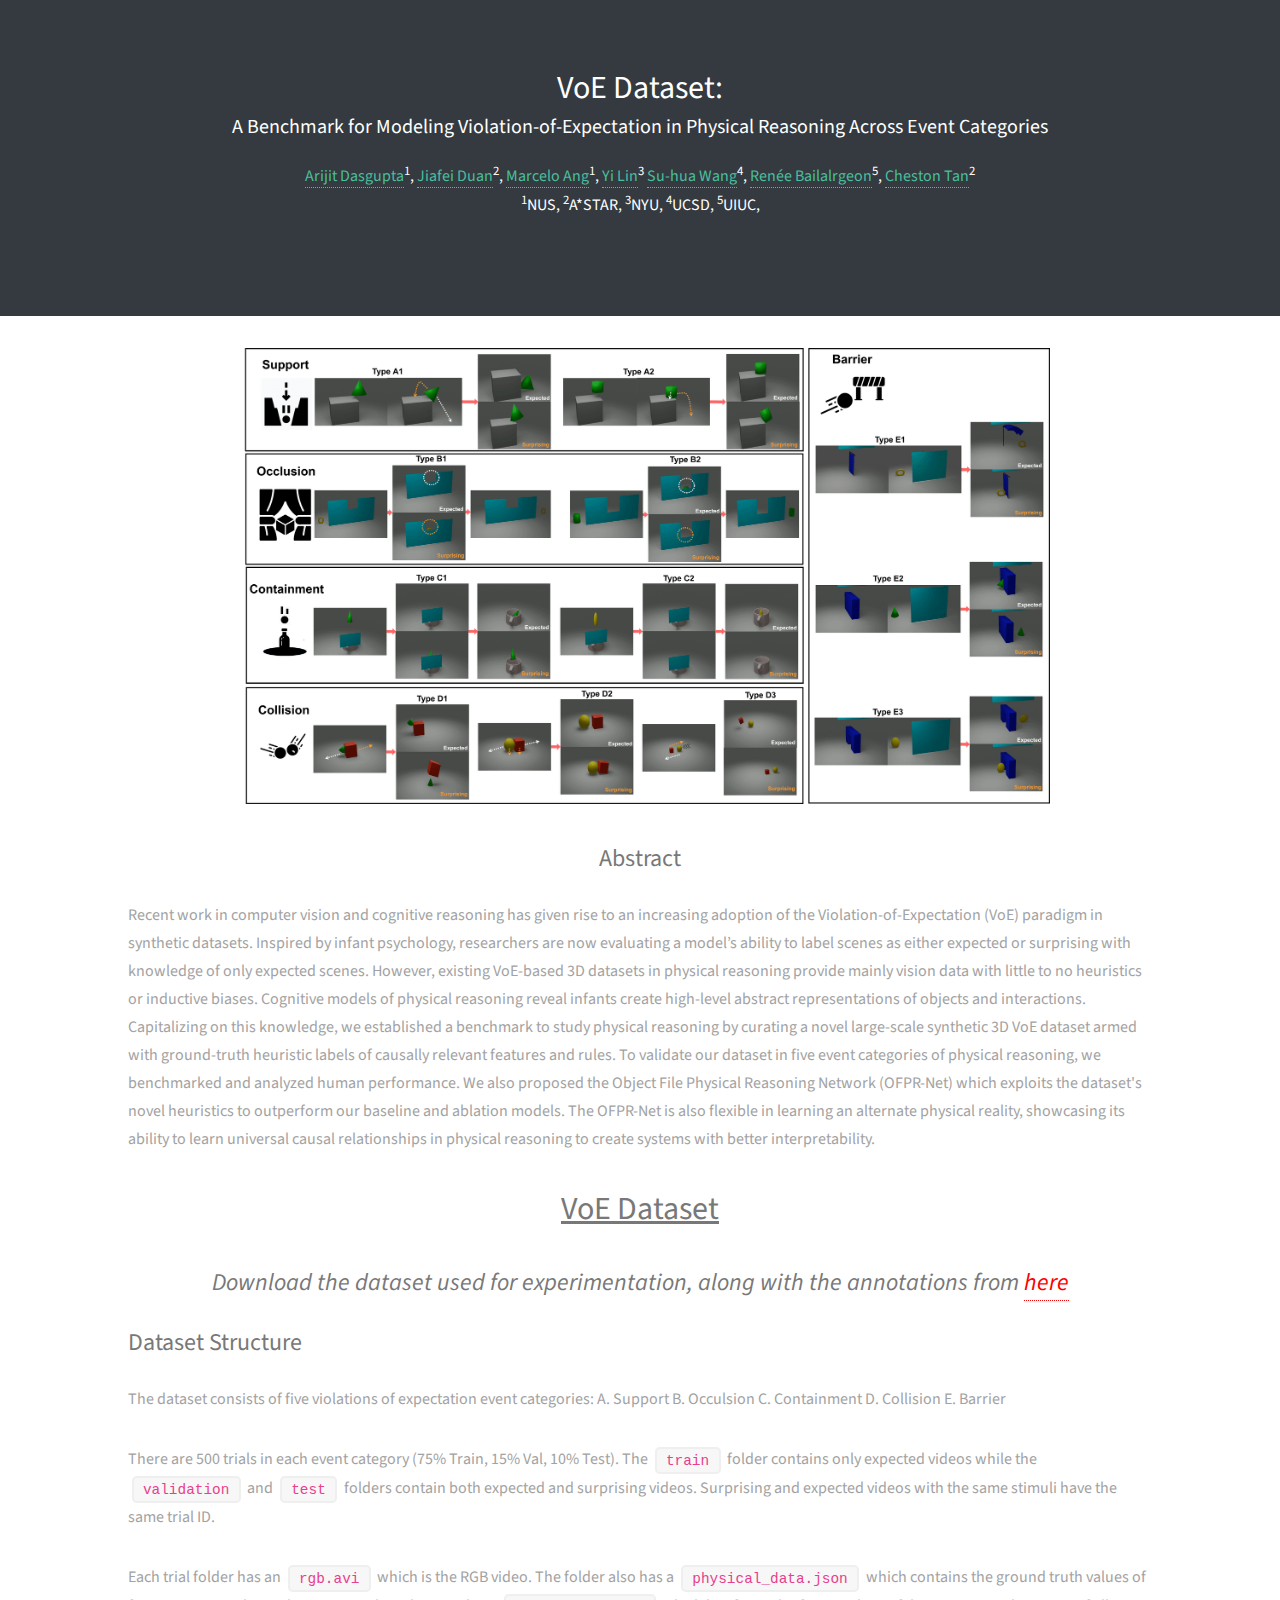
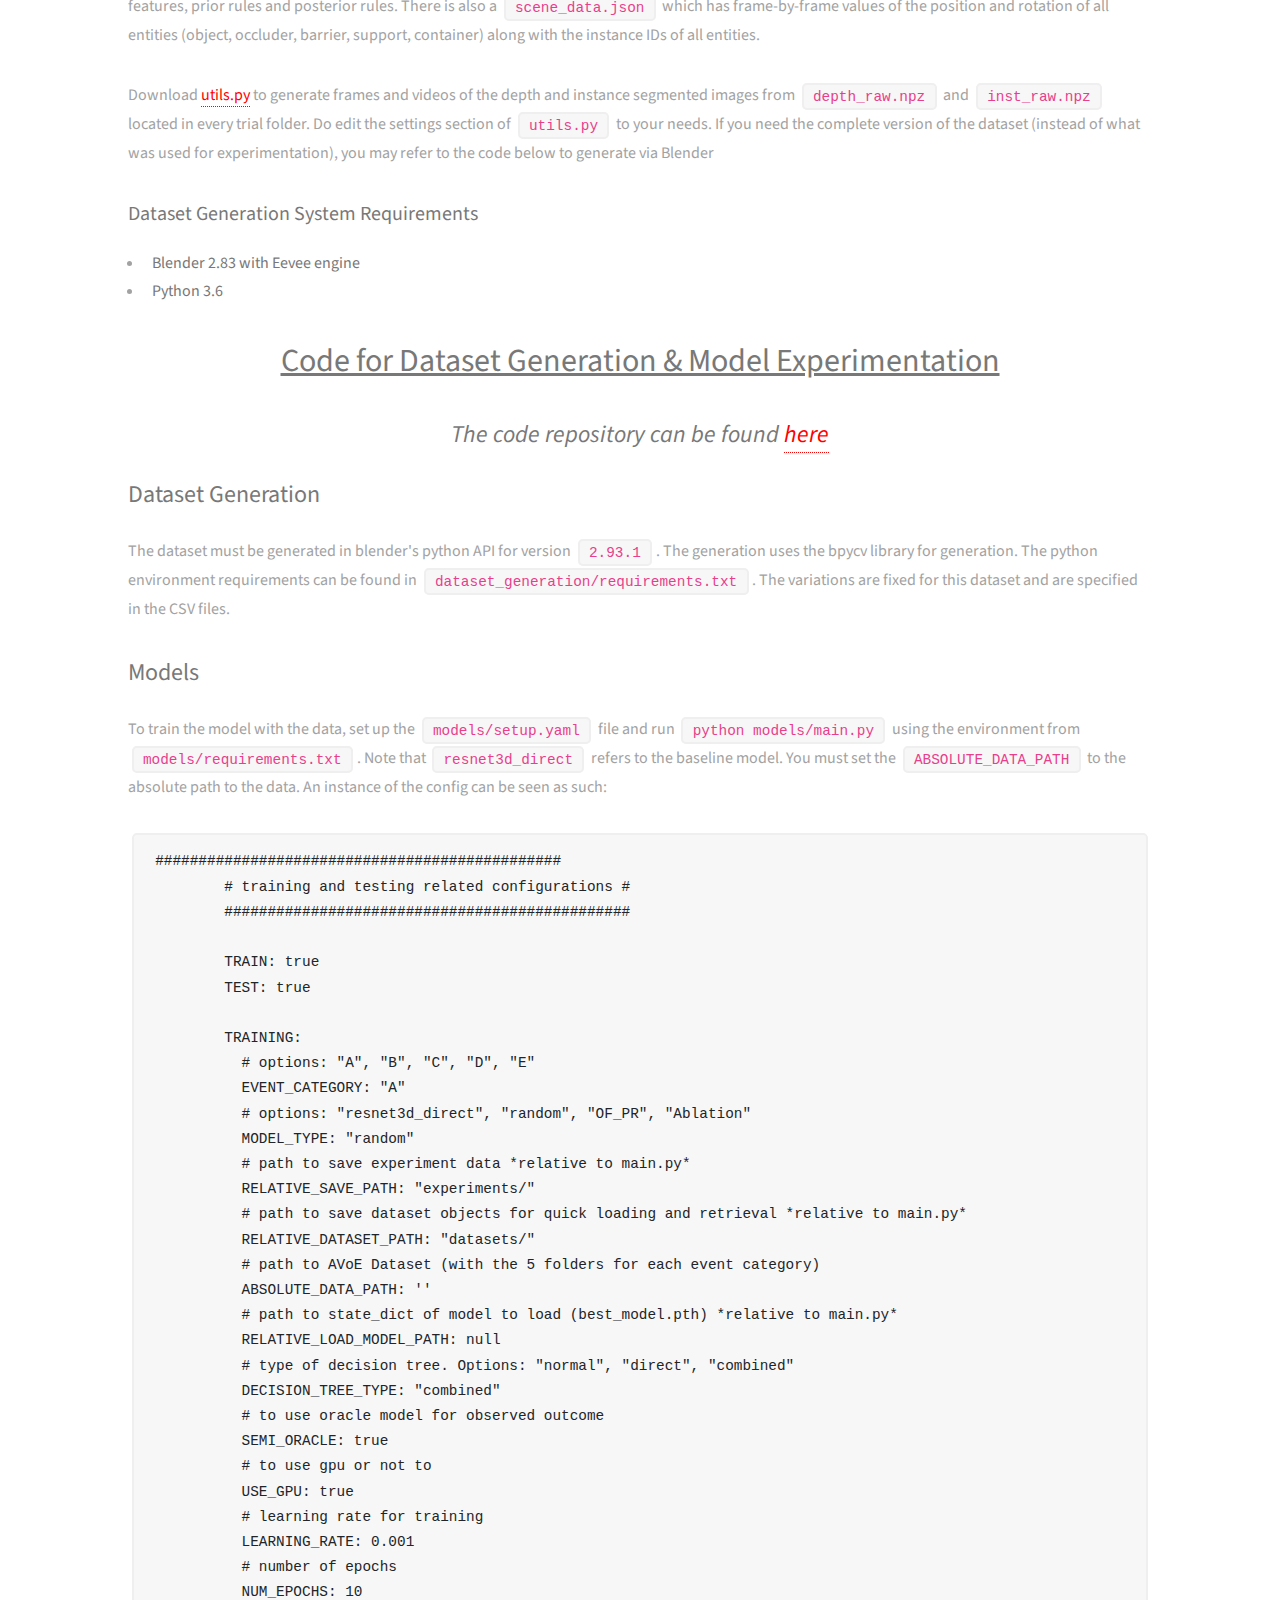
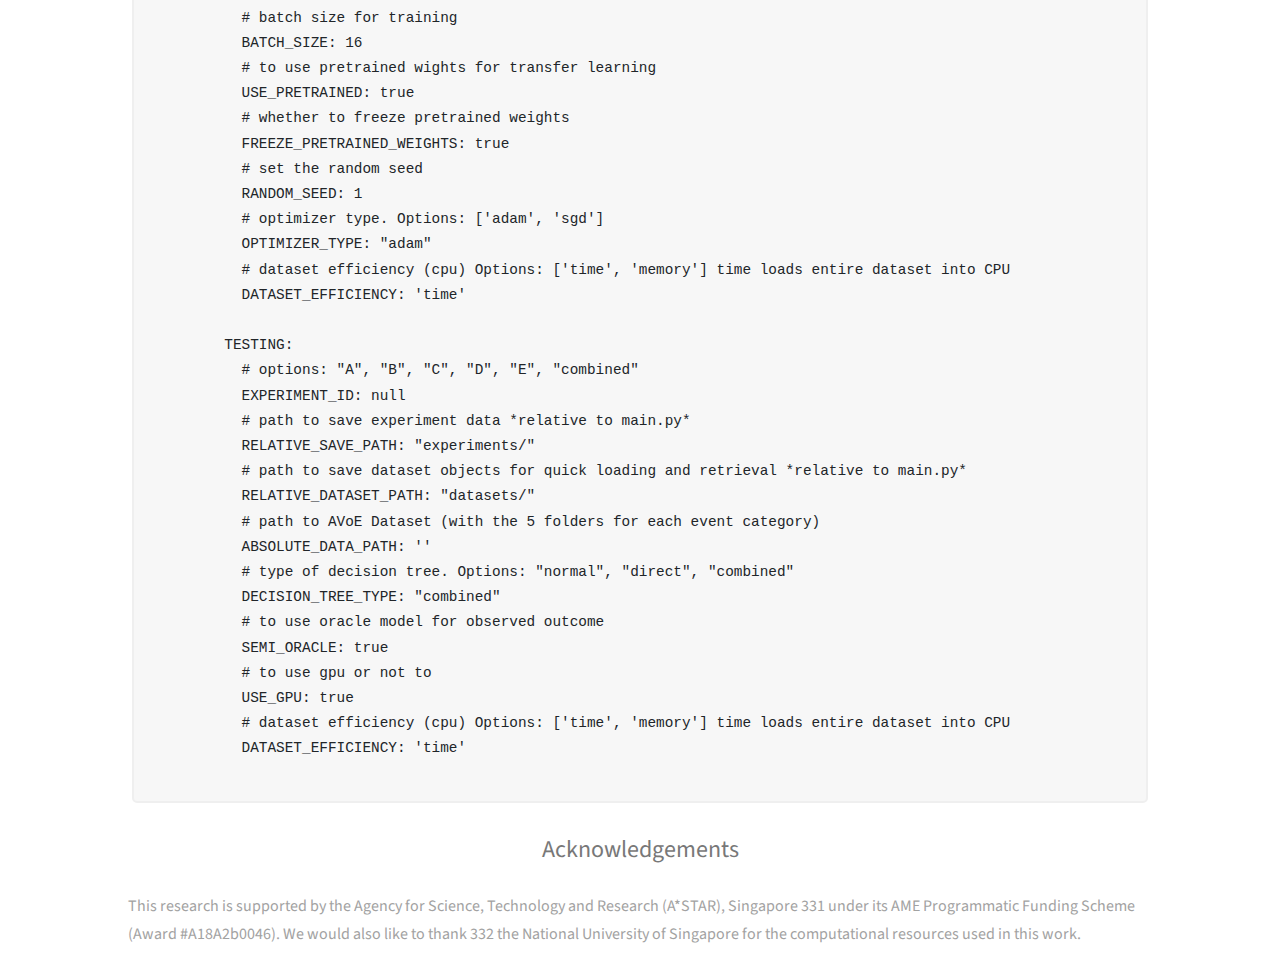
==== commit f47a029a: "Update voe.html" ====
--- a/sites/voe.html
+++ b/sites/voe.html
@@ -24,7 +24,7 @@
     <h1 style="color:white;margin-bottom:0;">VoE Dataset:</h1>
     <h3 style="color:white;margin-top:0;">A Benchmark for Modeling Violation-of-Expectation in Physical Reasoning Across Event Categories
 </h3>
-    <p style="color:white"><a href="https://www.linkedin.com/in/arijitdasgupta97/">Arijit Dasgupta</a><sup>1</sup>, <a href="https://duanjiafei.com/">Duan Jiafei</a><sup>2</sup>, 
+    <p style="color:white"><a href="https://www.linkedin.com/in/arijitdasgupta97/">Arijit Dasgupta</a><sup>1</sup>, <a href="https://duanjiafei.com/">Jiafei Duan</a><sup>2</sup>, 
       <a href="https://cde.nus.edu.sg/me/staff/ang-jr-marcelo-h/">Marcelo Ang</a><sup>1</sup>, <a href="https://www.labdevelopingmind.com/team">Yi Lin</a><sup>3</sup>
       <a href="https://psychology.ucsc.edu/faculty/index.php?uid=suhua">Su-hua Wang</a><sup>4</sup>, <a href="https://psychology.illinois.edu/directory/profile/rbaillar">Renée Bailalrgeon</a><sup>5</sup>, <a href="https://scholar.google.com.sg/citations?user=Up0UYEYAAAAJ&hl=en">Cheston Tan</a><sup>2</sup>
       <br><sup>1</sup>NUS, <sup>2</sup>A*STAR, <sup>3</sup>NYU, <sup>4</sup>UCSD, <sup>5</sup>UIUC, </p>
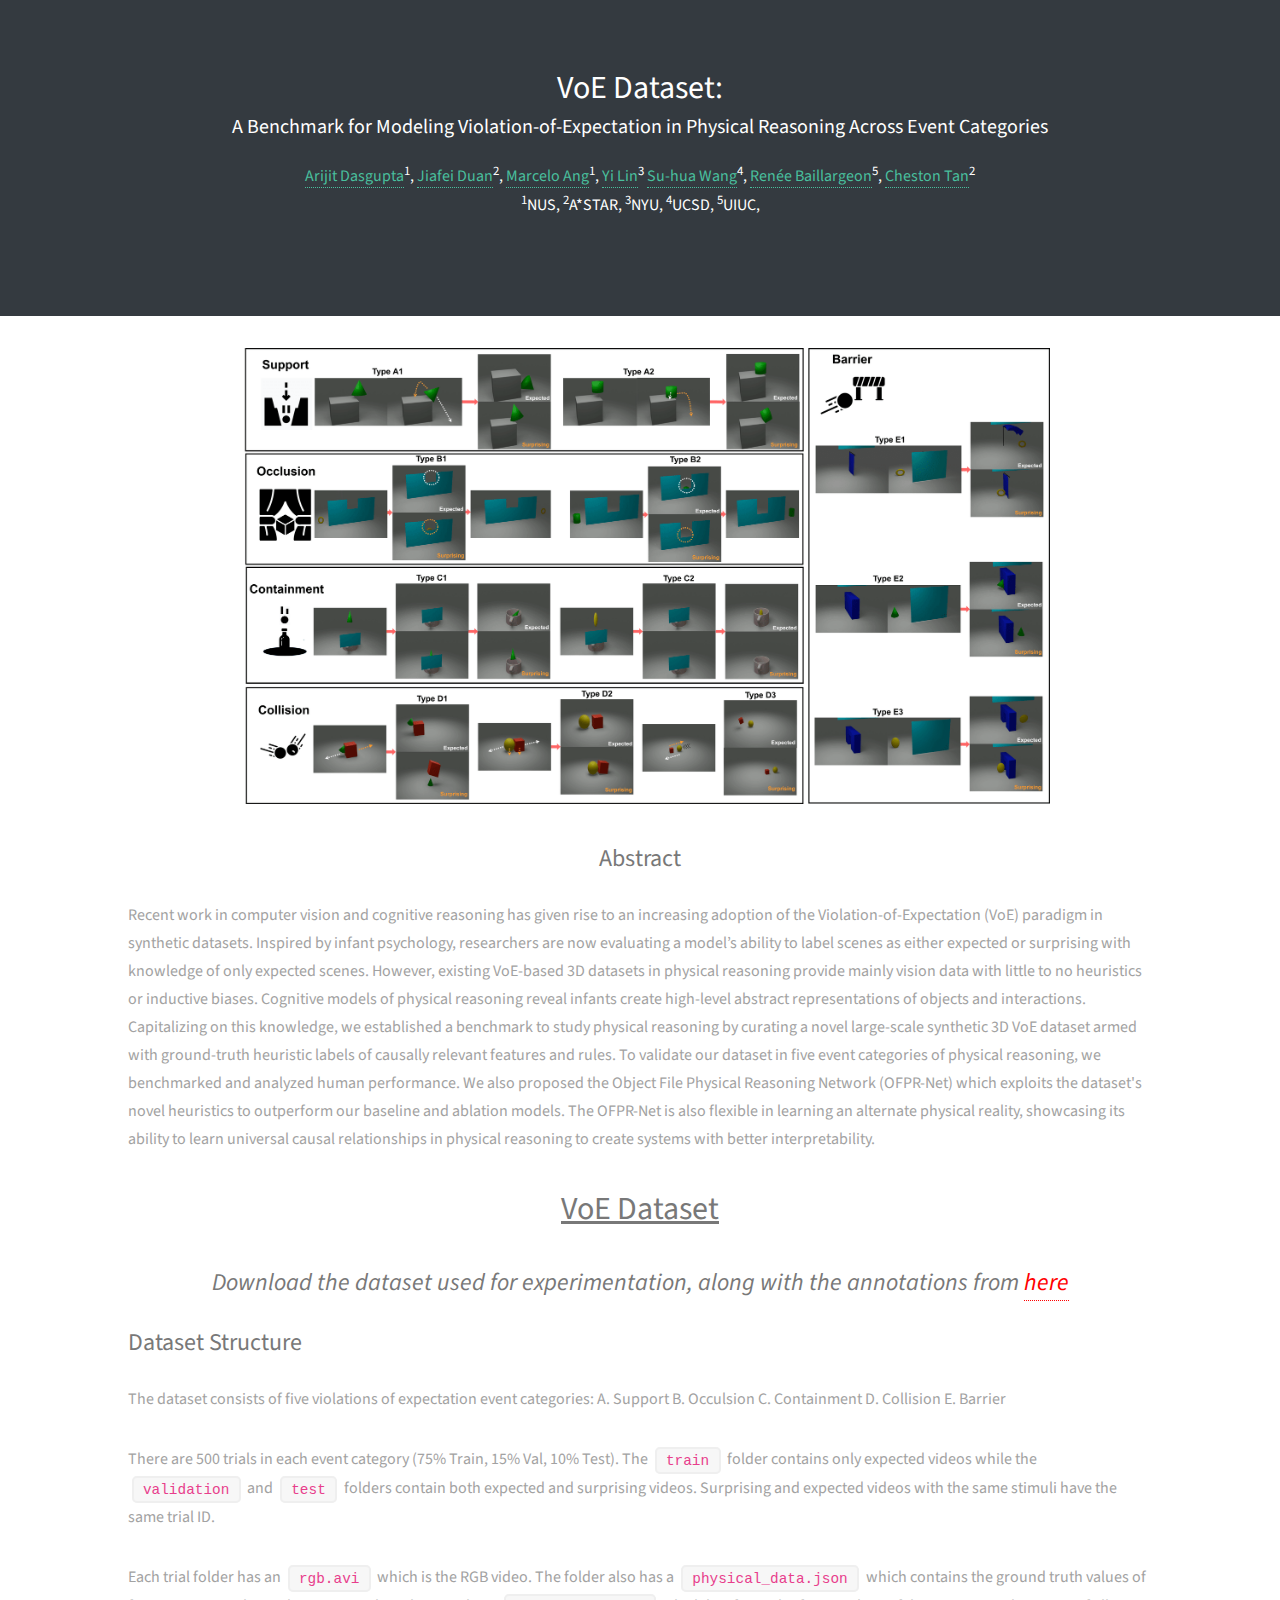
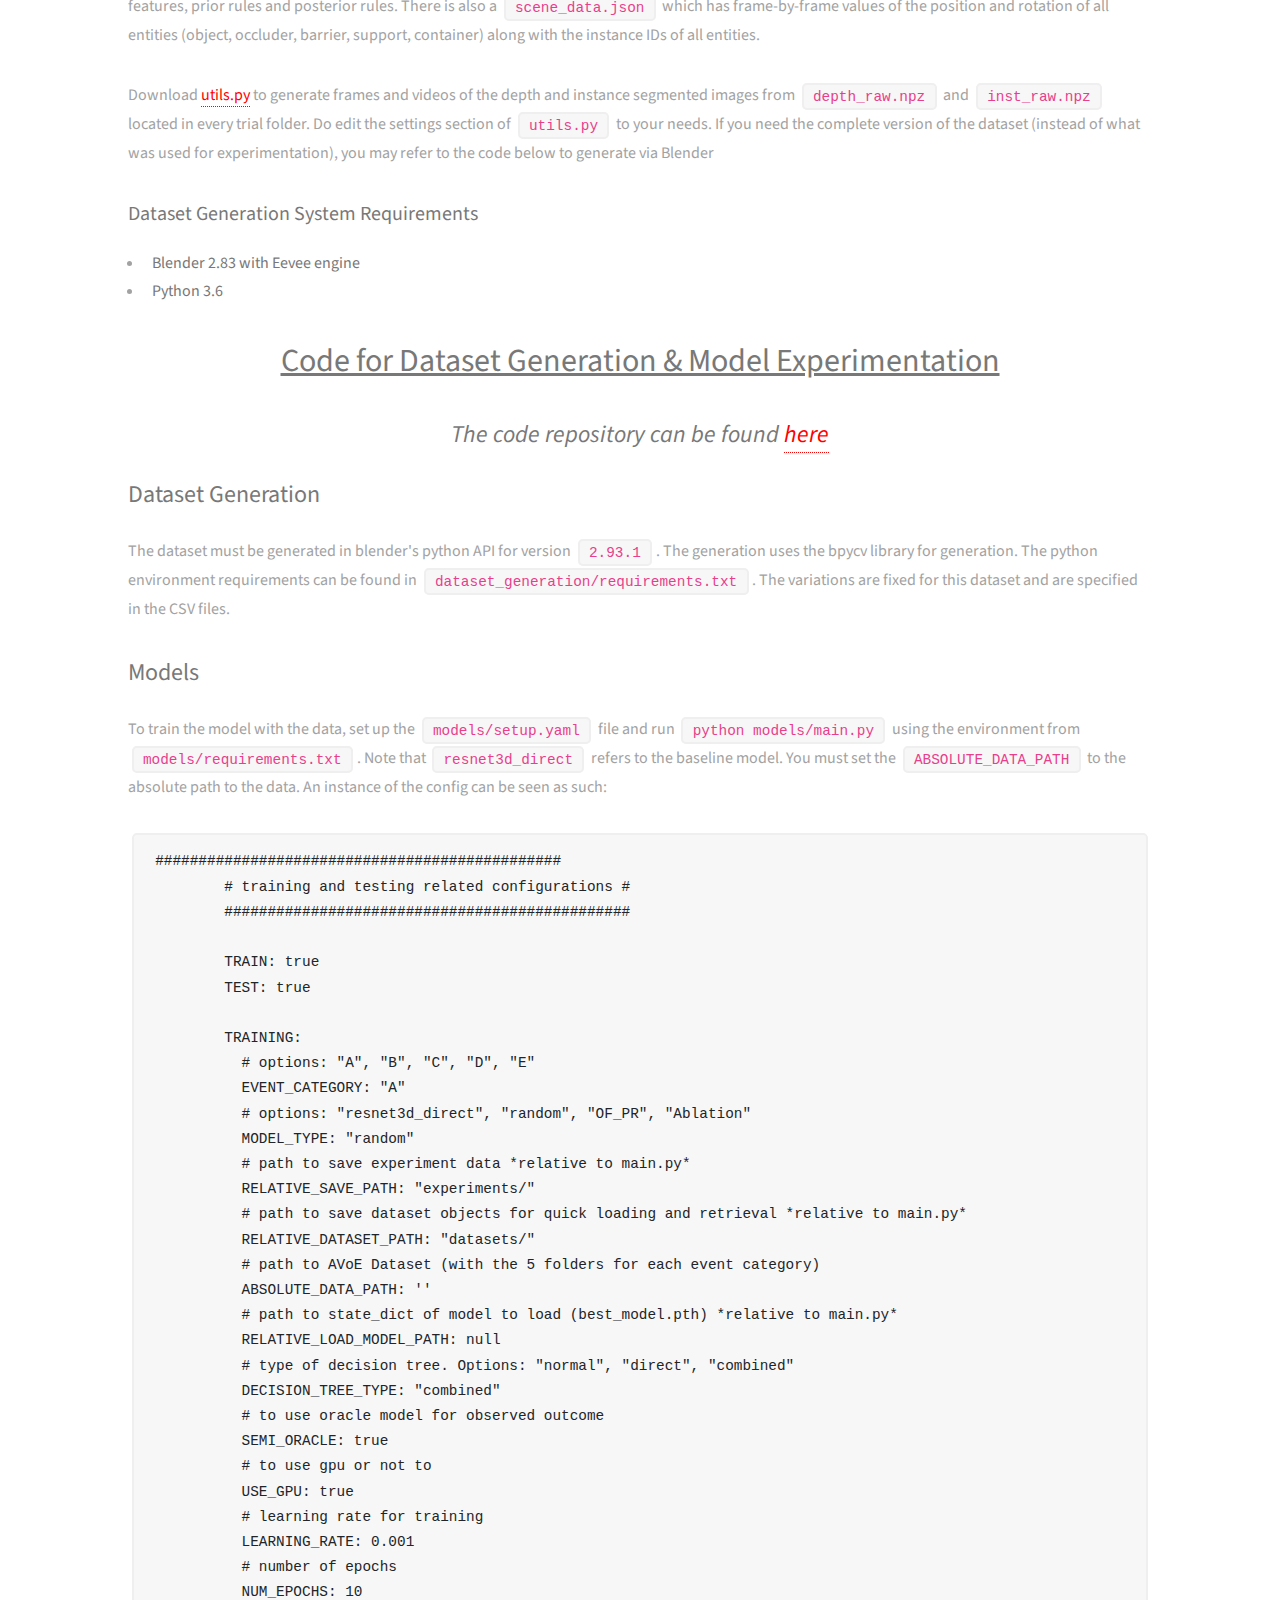
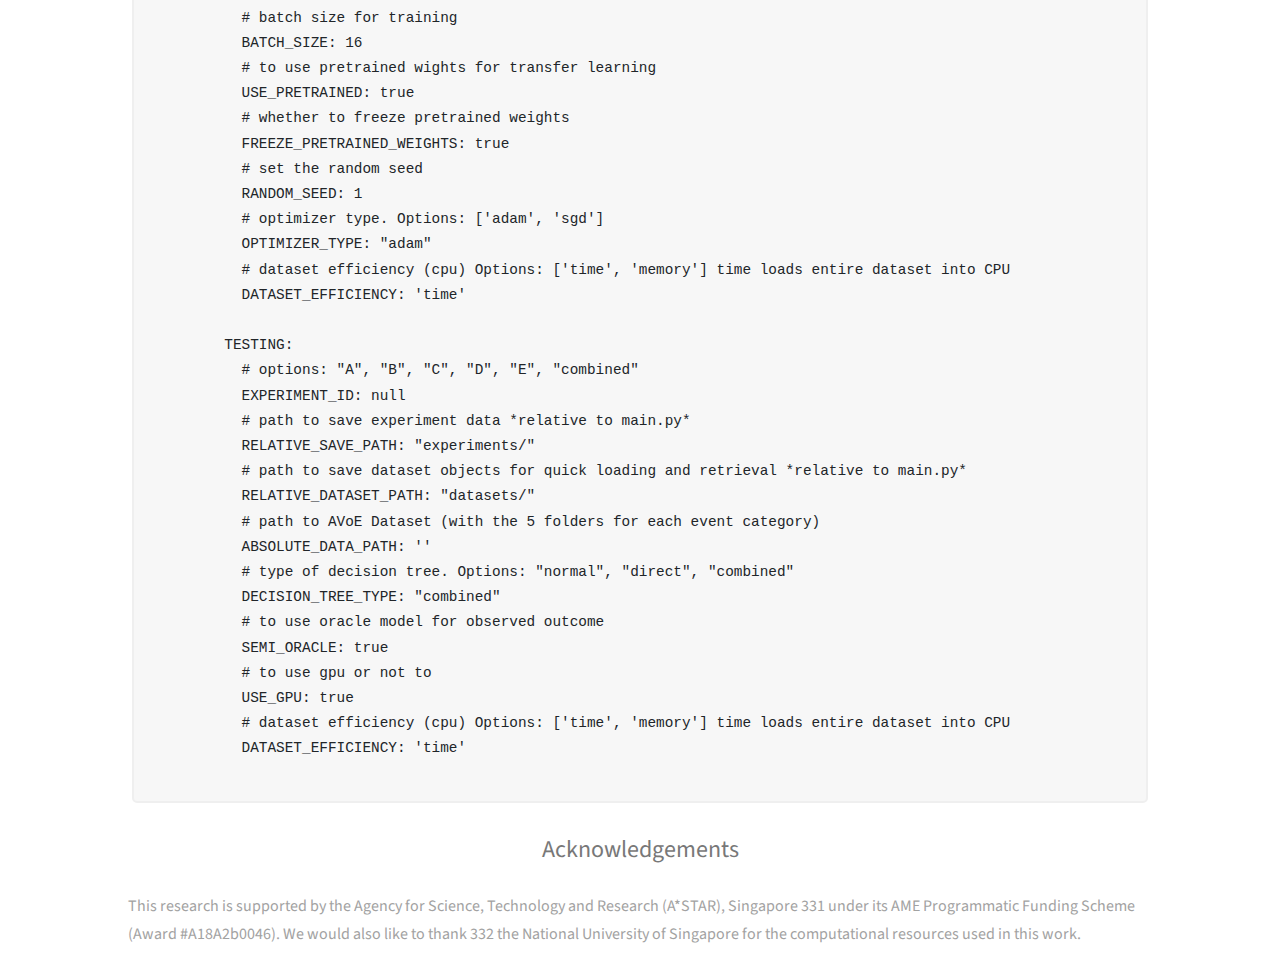
==== commit 4fa30e1e: "Update voe.html" ====
--- a/sites/voe.html
+++ b/sites/voe.html
@@ -26,7 +26,7 @@
 </h3>
     <p style="color:white"><a href="https://www.linkedin.com/in/arijitdasgupta97/">Arijit Dasgupta</a><sup>1</sup>, <a href="https://duanjiafei.com/">Jiafei Duan</a><sup>2</sup>, 
       <a href="https://cde.nus.edu.sg/me/staff/ang-jr-marcelo-h/">Marcelo Ang</a><sup>1</sup>, <a href="https://www.labdevelopingmind.com/team">Yi Lin</a><sup>3</sup>
-      <a href="https://psychology.ucsc.edu/faculty/index.php?uid=suhua">Su-hua Wang</a><sup>4</sup>, <a href="https://psychology.illinois.edu/directory/profile/rbaillar">Renée Bailalrgeon</a><sup>5</sup>, <a href="https://scholar.google.com.sg/citations?user=Up0UYEYAAAAJ&hl=en">Cheston Tan</a><sup>2</sup>
+      <a href="https://psychology.ucsc.edu/faculty/index.php?uid=suhua">Su-hua Wang</a><sup>4</sup>, <a href="https://psychology.illinois.edu/directory/profile/rbaillar">Renée Baillargeon</a><sup>5</sup>, <a href="https://scholar.google.com.sg/citations?user=Up0UYEYAAAAJ&hl=en">Cheston Tan</a><sup>2</sup>
       <br><sup>1</sup>NUS, <sup>2</sup>A*STAR, <sup>3</sup>NYU, <sup>4</sup>UCSD, <sup>5</sup>UIUC, </p>
   </div>
 </div>
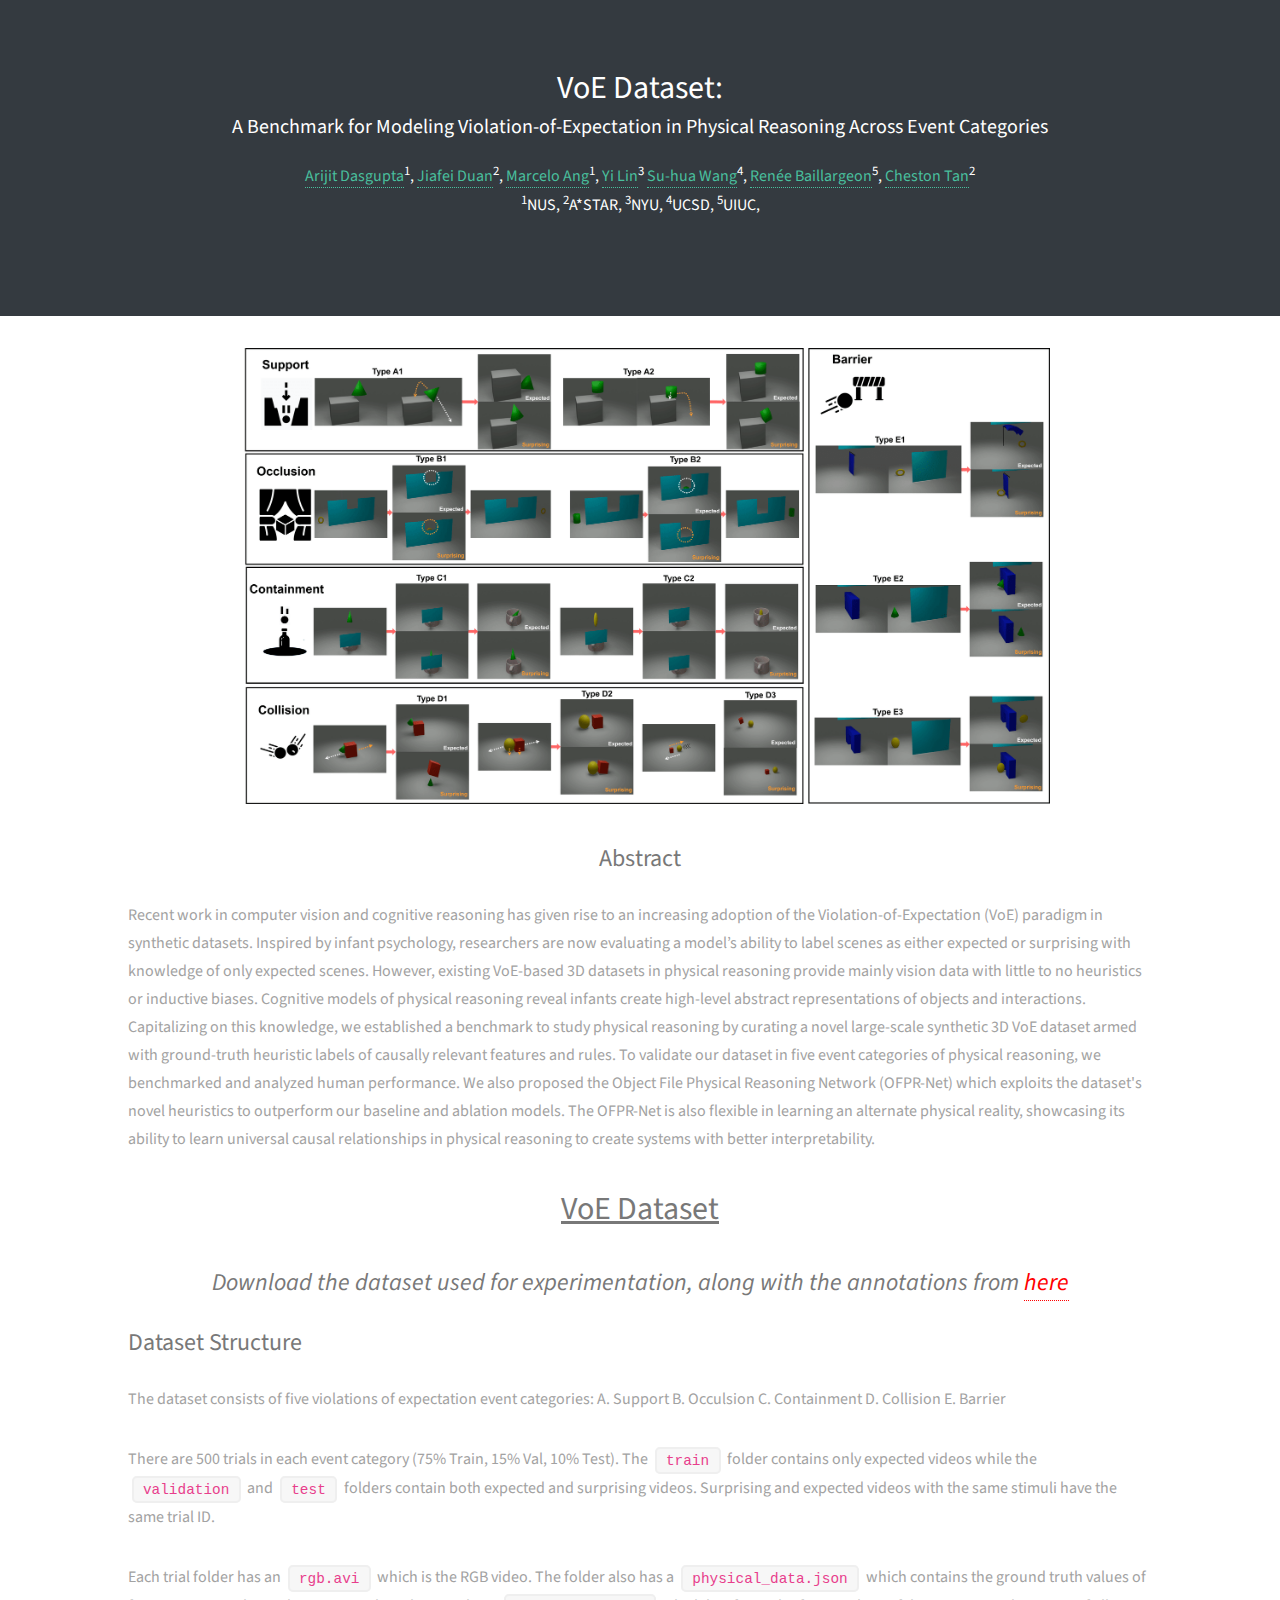
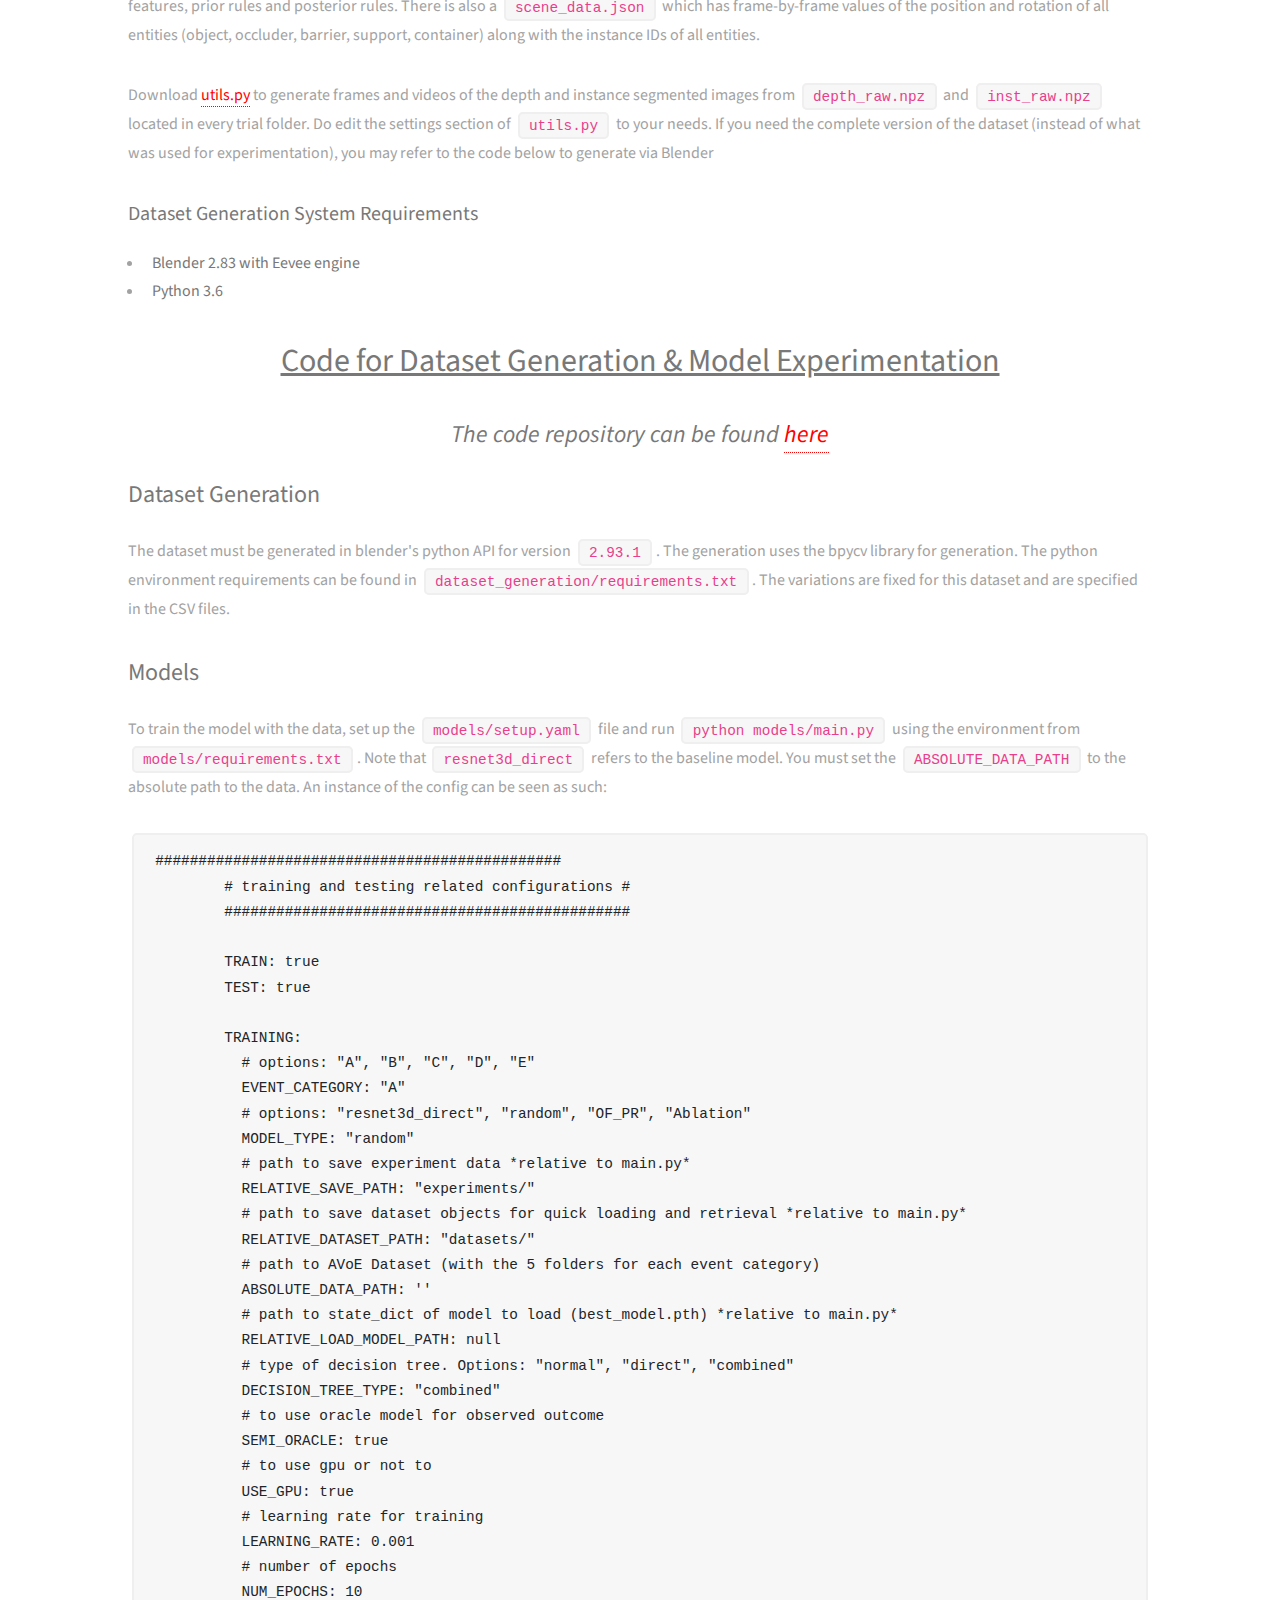
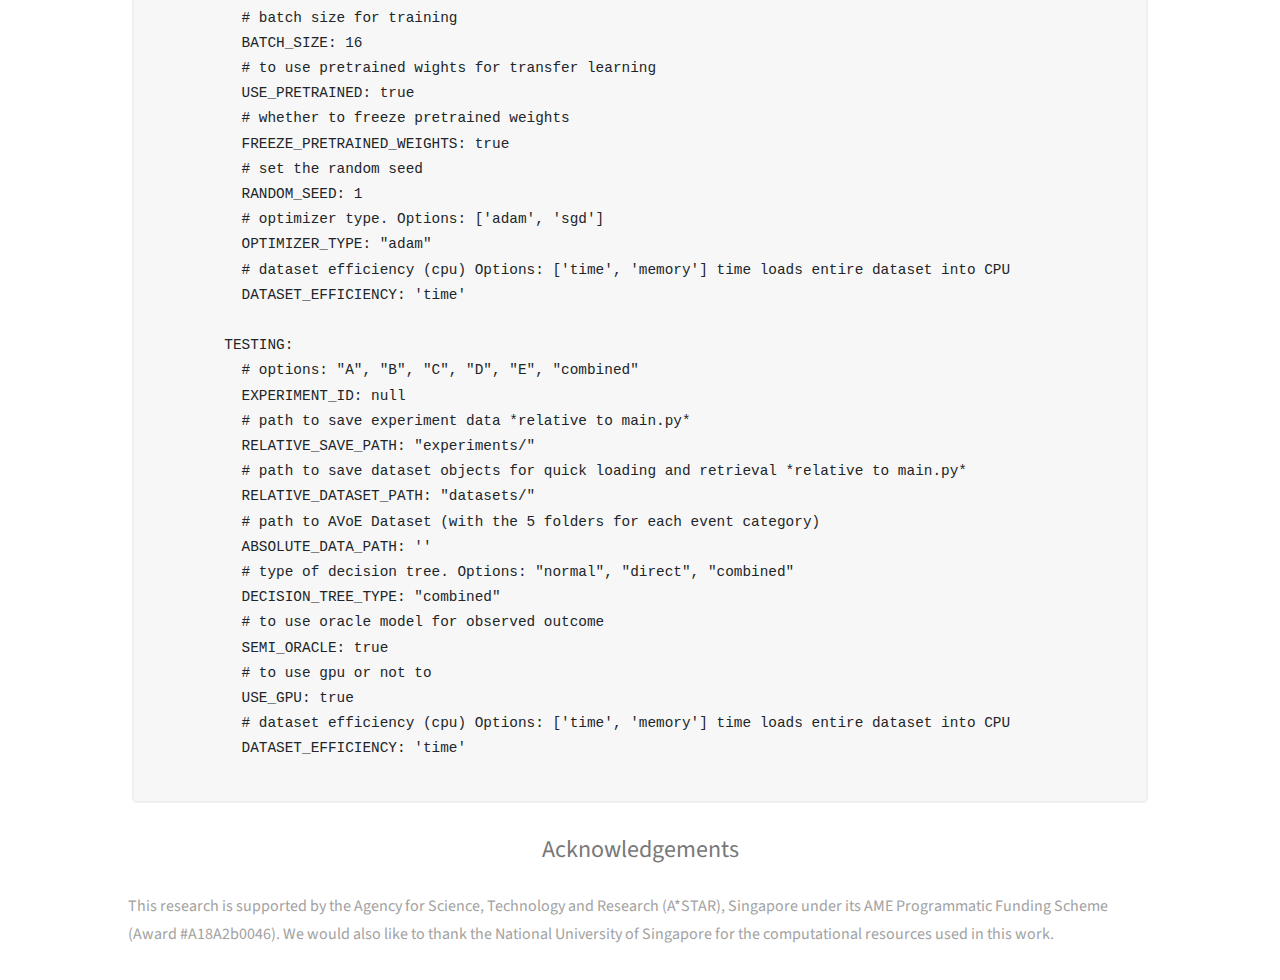
==== commit b10709ba: "Update voe.html" ====
--- a/sites/voe.html
+++ b/sites/voe.html
@@ -142,9 +142,7 @@
 	</code></pre>
 
 	<h2 style="text-align:center">Acknowledgements</h2>
-	<p>This research is supported by the Agency for Science, Technology and Research (A*STAR), Singapore
-	331 under its AME Programmatic Funding Scheme (Award #A18A2b0046). We would also like to thank
-	332 the National University of Singapore for the computational resources used in this work.</p>
+	<p>This research is supported by the Agency for Science, Technology and Research (A*STAR), Singapore under its AME Programmatic Funding Scheme (Award #A18A2b0046). We would also like to thank the National University of Singapore for the computational resources used in this work.</p>
 
 </div>
 
